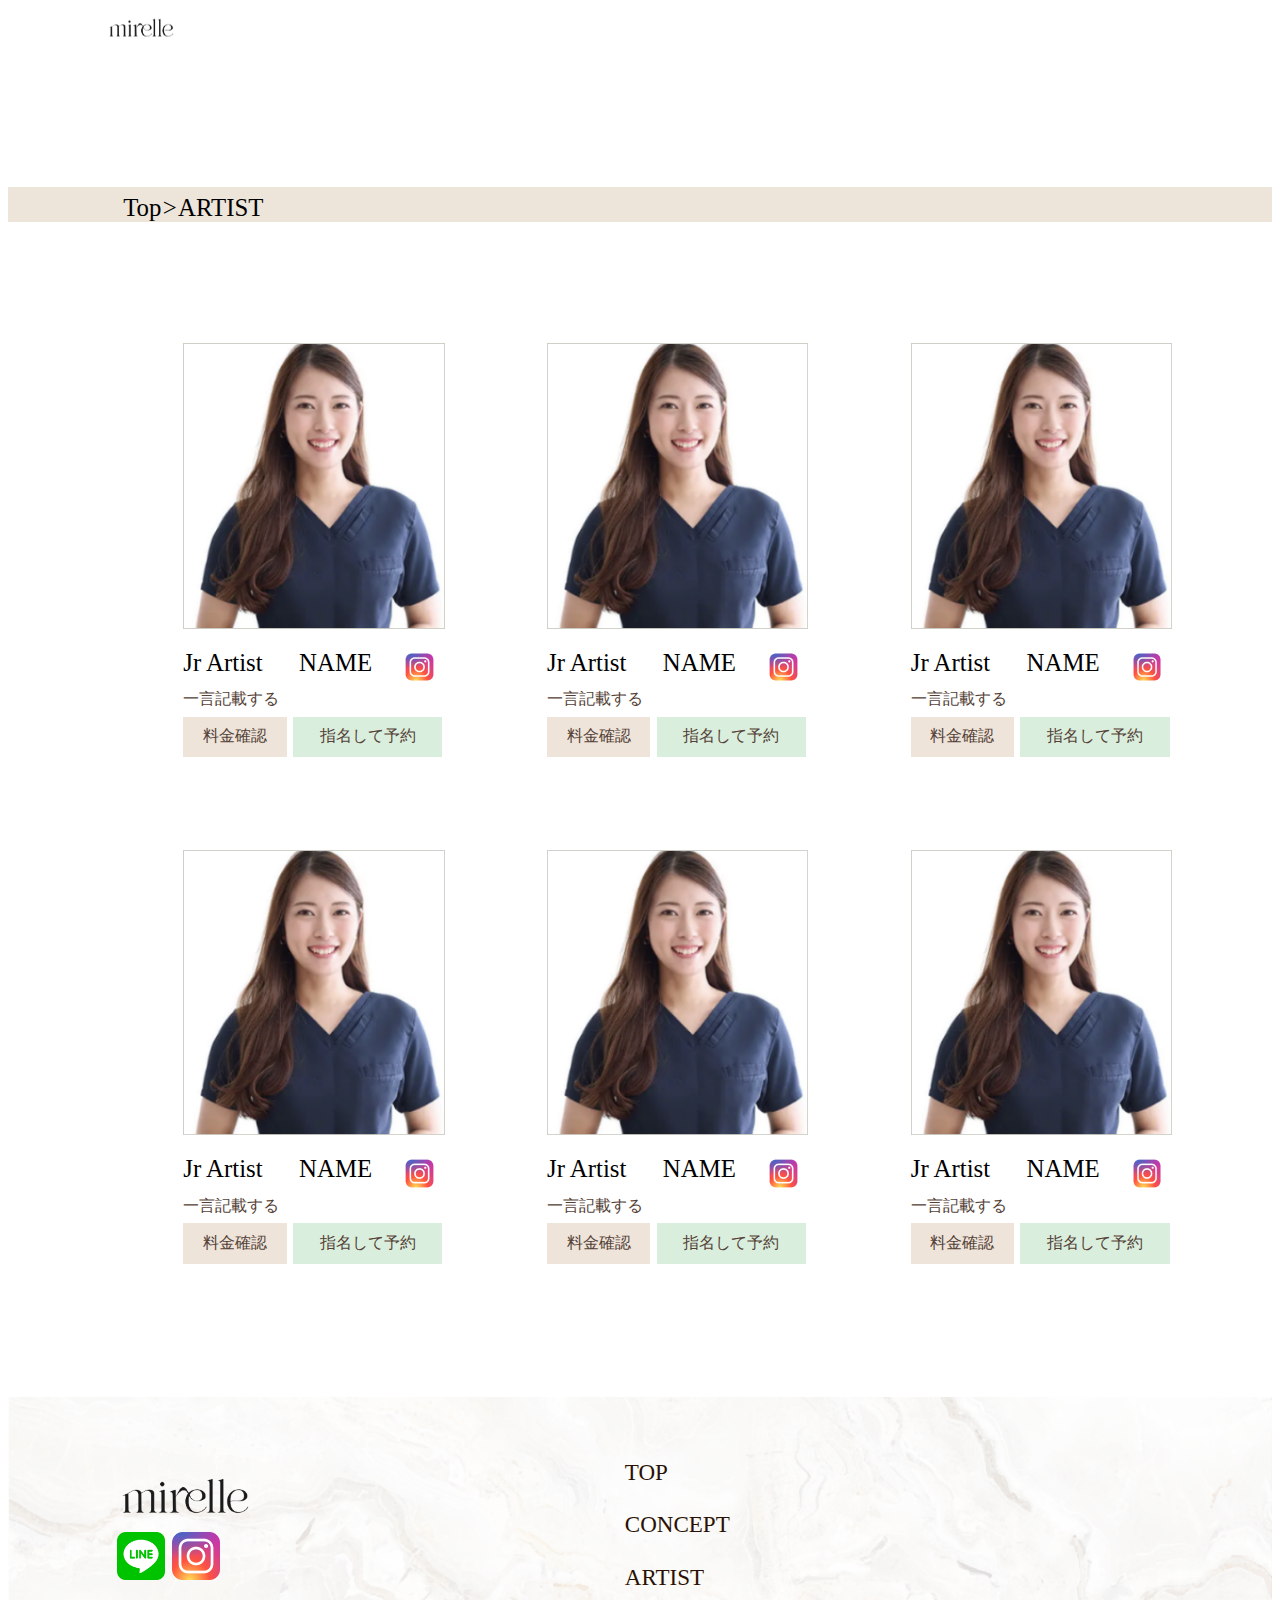
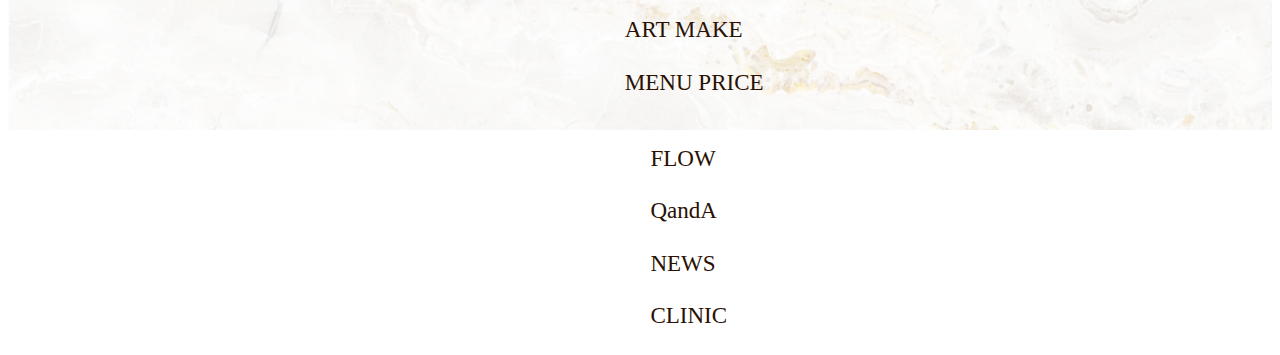
==== ARTIST.html @ 633eabc4 "20241124 3ページ完了" ====
<!DOCTYPE html>
<html lang="ja">

<head>
    <meta charset="UTF-8">
    <meta name="viewport" content="width=device-width, initial-scale=1.0">
    <title>mirelle</title>
    <link rel="icon" href="./img/rogo2.png" type="image/x-icon">
    <link href="https://cdn.jsdelivr.net/npm/bootstrap@5.3.0/dist/css/bootstrap.min.css" rel="stylesheet"
        integrity="sha384-9ndCyUaIbzAi2FUVXJi0CjmCapSmO7SnpJef0486qhLnuZ2cdeRhO02iuK6FUUVM" crossorigin="anonymous">
    <script src="./js/jquery-3.7.1.min.js"></script>
    <script src="https://cdn.jsdelivr.net/npm/bootstrap@5.3.0/dist/js/bootstrap.bundle.min.js"
        integrity="sha384-geWF76RCwLtnZ8qwWowPQNguL3RmwHVBC9FhGdlKrxdiJJigb/j/68SIy3Te4Bkz"
        crossorigin="anonymous"></script>
    <link rel="stylesheet" href="./css/style.css">
    <script src="./js/script.js"></script>
</head>

<body>
    <header id="top">
        <nav class="navbar bg-body-tertiary fixed-top">
            <div class="container-fluid header-hight">
                <a class="navbar-brand" href="./index.html">
                    <img class="header-rogo" src="./img/rogo3.png" alt="" srcset="">
                </a>
            </div>
        </nav>
        <div class="pankuzu">
            <div class="pankuzu-top">
                <a href="./index.html">Top</a>  
            </div>
            <div class="pankuzu-bar">
               >
            </div>
            <div class="pankuzu-name">
                ARTIST
             </div>
        </div>
    </header>

    <main class="ARTIST">
        <div class="ARTIST-row">
            <div class="ARTIST-row-block">
                <p class="ARTIST-row-block-img">
                    <img src="./img/img_1.png" alt="">
                </p>
                <div class="ARTIST-row-block-data">
                    <div class="ARTIST-row-block-data-post">
                        Jr Artist
                    </div>
                    <div class="ARTIST-row-block-data-name">
                        NAME
                    </div>
                    <div class="ARTIST-row-block-data-icon">
                        <a href="https://www.instagram.com/"><img src="./img/img_instagram.png" alt=""></a>
                    </div>

                </div>
                <div class="ARTIST-row-block-text">
                    一言記載する
                </div>
                <div class="ARTIST-row-block-sait">
                    <a href="./index.html#MENUPRICE" class="ARTIST-row-block-sait-money">料金確認</a>
                    <a href="https://www.google.com/" class="ARTIST-row-block-sait-reservation">指名して予約</a>
                </div>
            </div>
            <div class="ARTIST-row-block">
                <p class="ARTIST-row-block-img">
                    <img src="./img/img_1.png" alt="">
                </p>
                <div class="ARTIST-row-block-data">
                    <div class="ARTIST-row-block-data-post">
                        Jr Artist
                    </div>
                    <div class="ARTIST-row-block-data-name">
                        NAME
                    </div>
                    <div class="ARTIST-row-block-data-icon">
                        <a href="https://www.instagram.com/"><img src="./img/img_instagram.png" alt=""></a>
                    </div>

                </div>
                <div class="ARTIST-row-block-text">
                    一言記載する
                </div>
                <div class="ARTIST-row-block-sait">
                    <a href="./index.html#MENUPRICE" class="ARTIST-row-block-sait-money">料金確認</a>
                    <a href="https://www.google.com/" class="ARTIST-row-block-sait-reservation">指名して予約</a>
                </div>
            </div>
            <div class="ARTIST-row-block">
                <p class="ARTIST-row-block-img">
                    <img src="./img/img_1.png" alt="">
                </p>
                <div class="ARTIST-row-block-data">
                    <div class="ARTIST-row-block-data-post">
                        Jr Artist
                    </div>
                    <div class="ARTIST-row-block-data-name">
                        NAME
                    </div>
                    <div class="ARTIST-row-block-data-icon">
                        <a href="https://www.instagram.com/"><img src="./img/img_instagram.png" alt=""></a>
                    </div>

                </div>
                <div class="ARTIST-row-block-text">
                    一言記載する
                </div>
                <div class="ARTIST-row-block-sait">
                    <a href="./index.html#MENUPRICE" class="ARTIST-row-block-sait-money">料金確認</a>
                    <a href="https://www.google.com/" class="ARTIST-row-block-sait-reservation">指名して予約</a>
                </div>
            </div>
        </div>
        <div class="ARTIST-row">
            <div class="ARTIST-row-block">
                <p class="ARTIST-row-block-img">
                    <img src="./img/img_1.png" alt="">
                </p>
                <div class="ARTIST-row-block-data">
                    <div class="ARTIST-row-block-data-post">
                        Jr Artist
                    </div>
                    <div class="ARTIST-row-block-data-name">
                        NAME
                    </div>
                    <div class="ARTIST-row-block-data-icon">
                        <a href="https://www.instagram.com/"><img src="./img/img_instagram.png" alt=""></a>
                    </div>

                </div>
                <div class="ARTIST-row-block-text">
                    一言記載する
                </div>
                <div class="ARTIST-row-block-sait">
                    <a href="./index.html#MENUPRICE" class="ARTIST-row-block-sait-money">料金確認</a>
                    <a href="https://www.google.com/" class="ARTIST-row-block-sait-reservation">指名して予約</a>
                </div>
            </div>
            <div class="ARTIST-row-block">
                <p class="ARTIST-row-block-img">
                    <img src="./img/img_1.png" alt="">
                </p>
                <div class="ARTIST-row-block-data">
                    <div class="ARTIST-row-block-data-post">
                        Jr Artist
                    </div>
                    <div class="ARTIST-row-block-data-name">
                        NAME
                    </div>
                    <div class="ARTIST-row-block-data-icon">
                        <a href="https://www.instagram.com/"><img src="./img/img_instagram.png" alt=""></a>
                    </div>

                </div>
                <div class="ARTIST-row-block-text">
                    一言記載する
                </div>
                <div class="ARTIST-row-block-sait">
                    <a href="./index.html#MENUPRICE" class="ARTIST-row-block-sait-money">料金確認</a>
                    <a href="https://www.google.com/" class="ARTIST-row-block-sait-reservation">指名して予約</a>
                </div>
            </div>
            <div class="ARTIST-row-block">
                <p class="ARTIST-row-block-img">
                    <img src="./img/img_1.png" alt="">
                </p>
                <div class="ARTIST-row-block-data">
                    <div class="ARTIST-row-block-data-post">
                        Jr Artist
                    </div>
                    <div class="ARTIST-row-block-data-name">
                        NAME
                    </div>
                    <div class="ARTIST-row-block-data-icon">
                        <a href="https://www.instagram.com/"><img src="./img/img_instagram.png" alt=""></a>
                    </div>

                </div>
                <div class="ARTIST-row-block-text">
                    一言記載する
                </div>
                <div class="ARTIST-row-block-sait">
                    <a href="./index.html#MENUPRICE" class="ARTIST-row-block-sait-money">料金確認</a>
                    <a href="https://www.google.com/" class="ARTIST-row-block-sait-reservation">指名して予約</a>
                </div>
            </div>
        </div>
    </main>
    <footer class="footter">
        <div class="footter-block">
            <div class="footter-block-block1">
                <div class="footter-block-block1-title"><img src="./img/rogo3.png" alt="" srcset=""></div>
                <div class="footter-block-block1-snsicon">
                    <a href="" class="footter-block-block1-snsicon-line"><img src="./img/img_line.png" alt=""
                            srcset=""></a>
                    <a href="" class="footter-block-block1-snsicon-insta"><img src="./img/img_instagram.png" alt=""
                            srcset=""></a>
                </div>
            </div>
            <div class="footter-block-block2">
                <div class="footter-block-block2-lick1">
                    <p class="footter-block-block2-lick1-p"><a href="./index.html#TOP">TOP</a></p>
                    <p class="footter-block-block2-lick1-p"><a href="./index.html#CONCEPT">CONCEPT</a></p>
                    <p class="footter-block-block2-lick1-p"><a href="./index.html#ARTIST">ARTIST</a></p>
                    <p class="footter-block-block2-lick1-p"><a href="./index.html#ARTMAKE">ART MAKE</a></p>
                    <p class="footter-block-block2-lick1-p"><a href="./index.html#MENUPRICE">MENU PRICE</a></p>
                </div>
                <div class="footter-block-block2-lick2">
                    <p class="footter-block-block2-lick1-p"><a href="./index.html#FLOW">FLOW</a></p>
                    <p class="footter-block-block2-lick1-p"><a href="./index.html#QandA">QandA</a></p>
                    <p class="footter-block-block2-lick1-p"><a href="./index.html#NEWS">NEWS</a></p>
                    <p class="footter-block-block2-lick1-p"><a href="./index.html#CLINIC">CLINIC</a></p>
                </div>
            </div>
        </div>
    </footer>
</body>

</html>
---- css/style.css ----
@charset "UTF-8";
@font-face {
  font-family: "optima";
  src: url("../font/optima.ttf") format("truetype");
}
@font-face {
  font-family: "Hiragino";
  src: url("../font/ヒラギノ明朝 ProN.ttc") format("truetype");
}
* {
  font-family: "Hiragino";
}

*:focus {
  box-shadow: none !important;
}

header {
  /* ----------------------------------------
  ARTIST.html、ARTMAKE.html ヘッダーロゴ、パンくずリスト
  ------------------------------------------*/
}
header .fixed-top {
  padding: 0;
  background-color: white;
}
header .navbar-toggler {
  width: 3em;
  border: none;
  margin-right: 6.5vw;
}
header .container-fluid {
  background: white;
  padding-top: 0.62em;
  padding-bottom: 0.62em;
}
header .navbar-toggler-icon {
  width: 100%;
  display: block;
}
header .navbar-brand > img {
  position: absolute;
  top: -0.6em;
  width: 4.078em;
  margin-left: 4vw;
}
header .offcanvas {
  background-color: #EEE4DA;
}
header .offcanvas .offcanvas-header {
  padding: 40px;
}
header .offcanvas .offcanvas-header .btn-close {
  transform: scale(1.5);
}
header .offcanvas .active {
  color: #544136 !important;
  font-size: 1.4em;
  width: 50%;
  margin-left: 20%;
  font-family: "optima";
}
header .offcanvas .title-yoyaku {
  margin-top: 20%;
}
header .offcanvas .title-yoyaku .header_nav_title {
  width: 50%;
  margin-left: 20%;
}
header .offcanvas .title-yoyaku .header_nav_title img {
  width: 3em;
  margin-bottom: 1vw;
}
header .offcanvas .title-yoyaku .YoyakuButon {
  background: white;
  text-align: center;
  font-size: 1em;
  width: 37%;
}
header .header-hight {
  height: 4.96em;
}
header .header-rogo {
  width: 8vw;
  position: fixed !important;
  top: inherit !important;
  margin-left: 7.9vw !important;
}
header .pankuzu {
  margin-top: 5em;
  background: #EDE4DA;
  padding-left: 9vw;
  padding-top: 0.5vw;
  display: flex;
}
header .pankuzu-top, header .pankuzu-bar, header .pankuzu-name {
  font-size: 1.94vw;
  font-family: "optima";
}
header .pankuzu-top > a, header .pankuzu-bar > a, header .pankuzu-name > a {
  text-decoration: none;
  color: inherit;
}
header .pankuzu-bar, header .pankuzu-name {
  padding-left: 0.1vw;
}

main {
  margin-top: 5vw;
}
main .block-1 .block-1-1 {
  margin-top: -1em;
  background: #EEE4DA;
  display: flex;
}
main .block-1 .block-1-1 .col {
  padding-left: 0;
  height: 38vw;
}
main .block-1 .block-1-1 p {
  padding-left: 0;
  margin-bottom: 0;
}
main .block-1 .block-1-1 p.title {
  font-size: 8vw;
  margin-left: 9.72vw;
  color: #333333;
  font-family: "optima";
}
main .block-1 .block-1-1 p.title > img {
  width: 20vw;
}
main .block-1 .block-1-1 p.concept {
  font-size: 1.94vw;
  margin-left: 9.72vw;
  color: #2A1103;
}
main .block-1 .block-1-1 p.concept > span {
  font-size: 2.64vw;
}
main .block-1 .block-1-1 p.button {
  background: #fff;
  width: 16vw;
  padding: 1.2vw;
  margin-left: 9.72vw;
  margin-top: 3vw;
}
main .block-1 .block-1-1 p.button a {
  text-decoration: none;
  color: #2A1103;
  font-size: 1.94vw;
}
main .block-1 .block-1-1 .block-1-2 {
  width: 32.3vw;
  margin-left: 21.28vw;
}
main .block-1 .block-1-1 .block-1-2 > img {
  display: block;
  width: 100%;
}
main .block-2 {
  margin-top: 3.65vw;
}
main .block-2-block {
  display: flex;
  overflow-X: scroll;
  margin-left: 12.41vw;
  margin-right: 12.41vw;
  width: 75.18vw;
}
main .block-2-block-img {
  width: 37.54vw;
  margin-right: 3.75vw;
}
main .block-2-block-img > img {
  width: 33.86vw;
}
main .block-3 {
  padding-top: 12.5vw;
}
main .block-3-title {
  color: #544037;
  opacity: 34.84%;
  margin-bottom: 0;
  margin-left: 9.72vw;
  font-size: 6.94vw;
  position: absolute;
  margin-top: -4vw;
  font-family: "optima";
}
main .block-3-blok {
  top: -6vw;
  z-index: -1;
}
main .block-3-blok-bun {
  font-size: 1.25vw;
  margin-bottom: 0;
  padding-left: 9.72vw;
  padding-top: 7.57vw;
  padding-bottom: 3.13vw;
  background: #EEE4DA;
}
main .block-3-img {
  text-align: right;
  margin-right: 9.72vw;
  margin-right: 19.72vw;
  margin-top: -20vw;
  margin-left: 0vw;
}
main .block-3-img-concept {
  border-radius: 100% 100% 0% 0%;
  width: 24.31vw;
}
main .block-4 {
  background-image: url(../img/img_bg.png);
  background-repeat: no-repeat;
  background-position: center bottom;
  padding-bottom: 7vw;
  margin-top: -5vw;
}
main .block-4-block {
  display: flex;
}
main .block-4-block-img {
  display: inline-block;
  padding-top: 12.57vw;
  padding-left: 17.85vw;
}
main .block-4-block-img > img {
  width: 26.85vw;
}
main .block-4-block-setumei {
  display: inline-block;
  font-size: 1.25vw;
  padding-left: 5vw;
  padding-top: 22.36vw;
  color: #544136;
}
main .block-4-block-setumei-sikaku {
  font-size: 1.25vw;
  margin-bottom: 0.9vw;
}
main .block-4-block-setumei-msg {
  font-size: 1.67vw;
}
main .block-4-block-daihyo {
  width: 18.75vw;
  margin-left: 26vw;
  margin-top: -6.7vw;
  position: relative;
  height: 8.57vw;
}
main .block-4-block-daihyo img {
  width: 18.75vw;
}
main .block-5 {
  padding-top: 10.56vw;
  padding-bottom: 8vw;
}
main .block-5-title {
  padding-left: 9.72vw;
  font-size: 4.03vw;
  font-family: "optima";
}
main .block-5-imgs {
  margin-top: 4.03vw;
  margin-left: 9.72vw;
  margin-right: 9.72vw;
  display: flex;
  overflow-x: scroll;
  width: 80.56vw;
}
main .block-5-imgs > img {
  width: 19.7vw;
  padding-right: 2vw;
}
main .block-5-btn {
  display: flex;
  margin-top: 7vw;
}
main .block-5-btn a {
  text-decoration: none;
  color: #2A1204;
  background: #EEE4DA;
  padding: 0.5vw 4vw;
  font-size: 1.25vw;
  text-align: right;
  margin-left: auto;
  margin-right: 12vw;
  font-family: "optima";
}
main .block-6 {
  padding-top: 8vw;
  padding-bottom: 17.78vw;
}
main .block-6-title {
  padding-left: 9.72vw;
  font-size: 4.03vw;
  font-family: "optima";
}
main .block-6-imgs {
  padding-top: 3vw;
  width: 80vw;
  margin-left: 9.72vw;
  margin-right: 9.72vw;
}
main .block-6-imgs img {
  width: 26vw;
  padding-right: 1vw;
}
main .block-6-btn {
  display: flex;
  margin-top: 7vw;
}
main .block-6-btn a {
  text-decoration: none;
  color: #2A1204;
  background: #EEE4DA;
  padding: 0.5vw 4vw;
  font-size: 1.25vw;
  text-align: right;
  margin-left: auto;
  margin-right: 12vw;
  font-family: "optima";
}
main .block-7 {
  background-color: #EEE4DA;
  padding-top: 5.76vw;
  padding-bottom: 6vw;
}
main .block-7-title {
  text-align: center;
  font-size: 4.03vw;
  color: #2A1103;
  font-family: "optima";
  margin-bottom: 0;
}
main .block-7-subtitle {
  padding-top: 9.58vw;
  position: relative;
  z-index: 1;
}
main .block-7-subtitle-arttitle {
  display: inline-block;
  color: #FFFFFF;
  opacity: 0.6039;
  margin-left: 9vw;
  margin-bottom: 0;
  font-size: 6.94vw;
  font-family: "optima";
}
main .block-7-subtitle-zeikomi {
  display: inline-block;
  color: #2A1103;
  margin-bottom: 0;
  margin-left: 33.5vw;
  font-size: 1.39vw;
  position: absolute;
  top: 16vw;
}
main .block-7-block1 {
  margin-left: 9.72vw;
  margin-right: 9.72vw;
  background: white;
  padding: 2vw 4vw;
  margin-bottom: 6em;
}
main .block-7-block1-triangle {
  position: absolute;
  width: 0;
  height: 0;
  border-left: 8vw solid #9A9084;
  border-bottom: 18vw solid transparent;
  left: 9.7vw;
  margin-top: -2vw;
}
main .block-7-block1-title {
  padding-left: 7vw;
  font-size: 2.64vw;
  color: #2A1103;
  padding-top: 2vw;
  padding-bottom: 2vw;
}
main .block-7-block1-ibrou {
  display: inline-block;
  width: 23.5vw;
  padding-left: 0.5vw;
  padding-right: 0.5vw;
}
main .block-7-block1-ibrou-title {
  display: flex;
  align-items: center;
  text-align: center;
}
main .block-7-block1-ibrou-title-line {
  flex-grow: 1;
  height: 1px;
  background-color: #000;
}
main .block-7-block1-ibrou-title-text-1 {
  margin: 0px 3vw;
  color: #2A1103;
  font-size: 1.94vw;
}
main .block-7-block1-ibrou-title-text-2 {
  margin: 0px 1vw;
  color: #2A1103;
  font-size: 1.94vw;
}
main .block-7-block1-ibrou-setumei1, main .block-7-block1-ibrou-setumei3 {
  padding-bottom: 2.1vw;
}
main .block-7-block1-ibrou-setumei {
  font-size: 1.25vw;
  text-align: center;
  color: #2A1103;
}
main .block-7-block1-ibrou-img img {
  width: 100%;
}
main .block-7-block1-money {
  margin-top: 2vw;
}
main .block-7-block1-money-table {
  width: 72.7vw;
}
main .block-7-block1-money-table-tr:nth-of-type(1), main .block-7-block1-money-table-tr:nth-of-type(2), main .block-7-block1-money-table-tr:nth-of-type(3) {
  border-top: 1px solid white;
}
main .block-7-block1-money-table-tr-rowname, main .block-7-block1-money-table-tr-colname, main .block-7-block1-money-table-tr-cash {
  color: #2a1103;
  background: #EEE4DA;
  padding: 1vw;
  font-size: 1.94vw;
  padding-left: 3vw;
}
main .block-7-block1-money-table-tr-rowname {
  border-right: 1px solid white;
}
main .block-7-block1-money-table-tr-colname {
  font-weight: normal;
}
main .block-7-block1-chui {
  font-size: 1.39vw;
  color: #2A1103;
  padding-top: 2vw;
}
main .block-7-block {
  margin-left: 9.72vw;
  margin-right: 9.72vw;
  background: white;
  padding: 2vw 4vw;
  margin-bottom: 4em;
}
main .block-7-block-triangle {
  position: absolute;
  width: 0;
  height: 0;
  border-left: 8vw solid #9A9084;
  border-bottom: 18vw solid transparent;
  left: 9.7vw;
  margin-top: -2vw;
}
main .block-7-block-title {
  padding-left: 7vw;
  font-size: 2.64vw;
  color: #2A1103;
  padding-top: 2vw;
  padding-bottom: 2vw;
}
main .block-7-block-title-sub {
  margin-left: 3vw;
  font-size: 1.39vw;
}
main .block-7-block-img {
  text-align: center;
}
main .block-7-block-img img {
  width: 43vw;
}
main .block-7-block-money {
  margin-top: 2vw;
}
main .block-7-block-money-table {
  width: 72.7vw;
}
main .block-7-block-money-table-tr:nth-of-type(1), main .block-7-block-money-table-tr:nth-of-type(2), main .block-7-block-money-table-tr:nth-of-type(3) {
  border-top: 1px solid white;
}
main .block-7-block-money-table-tr-rowname, main .block-7-block-money-table-tr-colname, main .block-7-block-money-table-tr-cash {
  color: #2a1103;
  background: #EEE4DA;
  padding: 1vw;
  font-size: 1.74vw;
  padding-left: 3vw;
}
main .block-7-block-money-table-tr-rowname {
  border-right: 1px solid white;
}
main .block-7-block-money-table-tr-colname {
  font-weight: normal;
}
main .block-7-others-title {
  display: inline-block;
  color: #FFFFFF;
  opacity: 0.6039;
  margin-left: 9vw;
  margin-bottom: 0;
  font-size: 6.94vw;
  font-family: "optima";
}
main .block-7-others-memo {
  color: #2A1103;
  font-size: 1.87vw;
  margin-left: 9vw;
  font-size: 1.5vw;
}
main .block-7-others-menu {
  margin-top: 3vw;
  margin-left: 9.72vw;
  margin-right: 9.72vw;
  display: flex;
}
main .block-7-others-menu-button {
  background-color: #EEE4DA;
  width: 40vw;
}
main .block-7-others-menu-medication > .accordion > .accordion-item > .accordion-header > .accordion-button {
  padding-bottom: 0;
  padding-top: 0;
}
main .block-7-others-menu-medication > .accordion > .accordion-item > .accordion-header > .accordion-button:not(.collapsed) {
  color: #2A1103;
  background-color: #FFF;
}
main .block-7-others-menu-medication > .accordion > .accordion-item > .accordion-collapse {
  padding-bottom: 2vw;
}
main .block-7-others-menu-medication-dr_max {
  margin-left: 1vw;
}
main .block-7-others-menu-medication-title {
  font-size: 1.8vw;
  font-weight: normal;
  color: #2A1103;
  margin-left: 2vw;
  margin-top: 1vw;
}
main .block-7-others-menu-medication-money {
  background: white;
  padding: 2vw;
  width: 40vw;
  width: 39vw;
  margin: 0 0.5vw;
}
main .block-7-others-menu-medication-money-table {
  margin-left: 3.47vw;
  margin-top: 2vw;
}
main .block-7-others-menu-medication-money-table-tr-rowname, main .block-7-others-menu-medication-money-table-tr-cash, main .block-7-others-menu-medication-money-table-tr-subname {
  font-size: 1.74vw;
  color: #2A1103;
  padding: 0.5vw;
}
main .block-7-others-menu-medication-money-table-tr-cash {
  padding-left: 7vw;
}
main .block-7-others-menu-medication-money-table-tr-subname {
  font-size: 1.4vw;
  color: #2A1103;
  padding: 1vw;
}
main .block-7-others-menu-medication-money-table-tr-blank {
  padding: 1vw;
}
main .block-8 {
  margin-left: 9.72vw;
  margin-right: 9.72vw;
  padding-bottom: 3vw;
  padding-top: 12.5vw;
}
main .block-8-title {
  font-size: 4vw;
  color: #544136;
  margin-bottom: 13.54vw;
  text-align: center;
  font-family: "optima";
}
main .block-8-block {
  display: flex;
}
main .block-8-block-box {
  width: 40vw;
}
main .block-8-block-box-msg {
  display: flex;
  justify-content: center;
  align-items: center;
  padding-bottom: 2vw;
}
main .block-8-block-box-msg > img {
  width: 12.5vw;
}
main .block-8-block-box-button {
  text-align: left;
  padding-bottom: 2vw;
  margin-left: 7vw;
}
main .block-8-block-box-button a {
  text-decoration: none;
  background-color: white;
  color: #2A1103;
  border: none;
  padding: 1.1vw 8vw;
  font-size: 1.94vw;
  box-shadow: 0 4px 10px rgba(0, 0, 0, 0.1);
  margin-top: 2vw;
  margin-bottom: 2vw;
  box-shadow: 0 0.5px 1.5vw rgba(0, 0, 0, 0.1);
}
main .block-8-block-box-exp {
  color: #544136;
  font-size: 1.67vw;
}
main .block-8-block-box-exp p {
  margin-left: 7vw;
}
main .block-8-block-img {
  width: 41vw;
}
main .block-8-block-img img {
  width: 100%;
}
main .block-8-downicon {
  margin-top: 3vw;
  margin-bottom: 3vw;
}
main .block-8-downicon-triangle {
  width: 0;
  height: 0;
  border-left: 4vw solid transparent;
  border-right: 4vw solid transparent;
  border-top: 4vw solid #EEE4DA;
  display: block;
  margin: -0.5vw 0;
  margin-left: auto;
  margin-right: auto;
  opacity: 0.5961;
}
main .block-9 {
  margin-left: 9.72vw;
  margin-right: 9.72vw;
  padding-bottom: 12.57vw;
  padding-top: 7.76vw;
}
main .block-9-title {
  font-size: 4vw;
  color: #544136;
  margin-bottom: 7.78vw;
  text-align: center;
  font-family: "optima";
}
main .block-9 .accordion-button,
main .block-9 .accordion-body {
  padding-left: 5vw;
  font-size: 1.94vw;
}
main .block-9 .accordion-body {
  color: #544136;
}
main .block-9 .accordion-button > span {
  padding-right: 2vw;
  margin-left: -3.4vw;
}
main .block-9 .accordion-body > span {
  position: absolute;
  left: 11vw;
}
main .block-9 .accordion-button:not(.collapsed) {
  color: #fff;
  background-color: #9A9085;
}
main .block-9 .accordion-header,
main .block-9 .accordion-button {
  color: #fff;
  background-color: #9A9085;
}
main .block-9 .accordion-header {
  margin-bottom: 0.2vw;
}
main .block-10 {
  padding-bottom: 5.49vw;
  background: #ECE6E3;
  padding-top: 3.82vw;
}
main .block-10-title {
  color: #2A1103;
  font-size: 4.03vw;
  padding-bottom: 7.5vw;
  text-align: center;
  font-family: "optima";
}
main .block-10-comment {
  padding-left: 29vw;
}
main .block-10-comment-text {
  padding-bottom: 2vw;
  font-size: 1.94vw;
}
main .block-10-comment-text a {
  color: #2A1103;
}
main .block-11 {
  margin-left: 9.72vw;
  margin-right: 9.72vw;
  padding-bottom: 7vw;
}
main .block-11-title {
  color: #2A1103;
  font-size: 4.03vw;
  padding-top: 12.15vw;
  padding-bottom: 8.19vw;
  text-align: center;
  font-family: "optima";
}
main .block-11-block p {
  margin-bottom: 0;
}
main .block-11-block-block1 {
  width: 40.2vw;
  display: inline-block;
}
main .block-11-block-block1-row1 {
  margin-bottom: 1.5vw;
}
main .block-11-block-block1-row2 {
  margin-bottom: 1.5vw;
}
main .block-11-block-block1-jusho {
  width: 25vw;
  font-size: 1.25vw;
  display: inline-block;
  color: #2A1103;
}
main .block-11-block-block1-jusho > span {
  color: #A98A80;
}
main .block-11-block-block1-eigyo {
  width: 14vw;
  font-size: 1.3vw;
  display: inline-block;
  vertical-align: top;
  color: #2A1103;
}
main .block-11-block-block1-eigyo > span {
  color: #A98A80;
}
main .block-11-block-block1-address {
  font-size: 1.4vw;
  width: 11vw;
  display: inline-block;
  color: #2A1103;
}
main .block-11-block-block1-address > span {
  color: #A98A80;
}
main .block-11-block-block1-closed {
  font-size: 1.4vw;
  display: inline-block;
  width: 6vw;
  color: #2A1103;
}
main .block-11-block-block1-closed > span {
  color: #A98A80;
}
main .block-11-block-block1-money {
  width: 17vw;
  display: inline-block;
  font-size: 1.4vw;
  color: #2A1103;
}
main .block-11-block-block1-money > span {
  color: #A98A80;
}
main .block-11-block-block1-train {
  font-size: 1.4vw;
  color: #2A1103;
}
main .block-11-block-block2 {
  width: 38vw;
  display: inline-block;
  vertical-align: top;
}
main .block-11-block-block2-iframe {
  width: 39vw;
  height: 23vw;
  vertical-align: top;
}
main .block-11-block-block2-box {
  margin-top: 2vw;
  text-align: left;
  text-align: center;
}
main .block-11-block-block2-box-button {
  text-decoration: none;
  background-color: white;
  color: #2A1103;
  border: none;
  padding: 1.1vw 8vw;
  font-size: 1.8vw;
  box-shadow: 0 4px 10px rgba(0, 0, 0, 0.1);
  margin-top: 2vw;
  margin-bottom: 2vw;
}
main .block-11-block-block3 {
  margin-top: -2vw;
}
main .block-11-block-block3-car {
  color: #2A1103;
  font-size: 1.4vw;
  width: 81vw;
}
main .block-11-block-block3-car > span {
  color: #A98A80;
}

.footter {
  background-image: url(../img/img_footer.png);
  background-repeat: no-repeat;
  background-size: 100% auto;
}
.footter-block {
  width: 81vw;
  margin-left: auto;
  margin-right: auto;
  height: 26vw;
}
.footter-block-block1 {
  width: 39vw;
  display: inline-block;
  vertical-align: top;
  padding-top: 6vw;
}
.footter-block-block1-title {
  font-size: 3.4vw;
  color: #2A1103;
}
.footter-block-block1-title > img {
  width: 10vw;
}
.footter-block-block1-snsicon-line > img {
  width: 5vw;
  margin-left: -1vw;
}
.footter-block-block1-snsicon-insta > img {
  width: 5vw;
  margin-left: -1vw;
}
.footter-block-block2 {
  width: 40vw;
  margin-top: 3vw;
  display: inline-block;
}
.footter-block-block2-lick1 {
  display: inline-block;
  font-size: 1.8vw;
  width: 19vw;
}
.footter-block-block2-lick1-p {
  margin-bottom: 2vw;
  font-family: "optima";
}
.footter-block-block2-lick1-p > a {
  text-decoration: none;
  color: #2A1103;
  font-family: "optima";
}
.footter-block-block2-lick2 {
  display: inline-block;
  vertical-align: top;
  font-size: 1.8vw;
  width: 19vw;
  padding-left: 2vw;
}
.footter-block-block2-lick2-p {
  margin-bottom: 2vw;
}
.footter-block-block2-lick2-p > a {
  text-decoration: none;
  color: #2A1103;
}

/*
ARTIST.html
*/
.ARTIST {
  margin-top: 8.26vw;
  margin-bottom: 10.42vw;
}
.ARTIST-row {
  margin: 5.97vw 9.7vw;
  display: flex;
}
.ARTIST-row-block {
  padding-left: 4vw;
  padding-right: 4vw;
}
.ARTIST-row-block-img > img {
  width: 20.42vw;
}
.ARTIST-row-block-data {
  display: flex;
}
.ARTIST-row-block-data-post {
  width: 9.04vw;
  font-size: 1.94vw;
  font-family: "optima";
}
.ARTIST-row-block-data-name {
  width: 8vw;
  font-size: 1.94vw;
  font-family: "optima";
}
.ARTIST-row-block-data-icon > a > img {
  width: 2.85vw;
}
.ARTIST-row-block-text {
  font-size: 1.25vw;
  color: #544136;
  font-family: "optima";
}
.ARTIST-row-block-sait {
  margin-top: 0.5vw;
  height: 3.19vw;
  display: flex;
}
.ARTIST-row-block-sait-money, .ARTIST-row-block-sait-reservation {
  color: inherit;
  text-decoration: none;
  font-size: 1.25vw;
  height: 100%;
  display: block;
  display: grid;
  place-items: center;
  color: #544136;
}
.ARTIST-row-block-sait-money {
  background: #EEE4DA;
  width: 8.06vw;
}
.ARTIST-row-block-sait-reservation {
  background-color: #DAEEDD;
  width: 11.67vw;
  margin-left: 0.5vw;
}

/*
ARTMAKE.html
*/
.ARTMAKE {
  margin-top: 8.26vw;
  margin-bottom: 10.42vw;
}
.ARTMAKE-row {
  margin: 5.97vw 9.7vw;
  display: flex;
}
.ARTMAKE-row-block {
  margin-left: 1.18vw;
  margin-right: 1.18vw;
}
.ARTMAKE-row-block-makeimg > img {
  width: 25.28vw;
}
.ARTMAKE-row-block-artist {
  display: flex;
}
.ARTMAKE-row-block-artist > img {
  width: 7.99vw;
}
.ARTMAKE-row-block-artist-block {
  width: 15.67vw;
  margin-left: 1vw;
}
.ARTMAKE-row-block-artist-block-title {
  font-size: 1.94vw;
  text-align: center;
  position: relative;
}
.ARTMAKE-row-block-artist-block-title::after {
  content: "";
  position: absolute;
  bottom: 1vw;
  left: 0;
  width: 100%;
  height: 2px;
  background-color: #9A9085;
}
.ARTMAKE-row-block-artist-block-data {
  display: flex;
}
.ARTMAKE-row-block-artist-block-data-post {
  width: 7vw;
  font-size: 1.25vw;
  font-family: "optima";
}
.ARTMAKE-row-block-artist-block-data-name {
  width: 9.3vw;
  font-size: 1.25vw;
  font-family: "optima";
}
.ARTMAKE-row-block-artist-block-sait {
  margin-top: 0.5vw;
  height: 3.19vw;
  display: flex;
}
.ARTMAKE-row-block-artist-block-sait-money, .ARTMAKE-row-block-artist-block-sait-reservation {
  color: inherit;
  text-decoration: none;
  font-size: 1.25vw;
  height: 100%;
  display: block;
  display: grid;
  place-items: center;
  color: #544136;
}
.ARTMAKE-row-block-artist-block-sait-money {
  background: #EEE4DA;
  width: 8.06vw;
}
.ARTMAKE-row-block-artist-block-sait-reservation {
  background-color: #DAEEDD;
  width: 11.67vw;
  margin-left: 0.5vw;
}/*# sourceMappingURL=style.css.map */
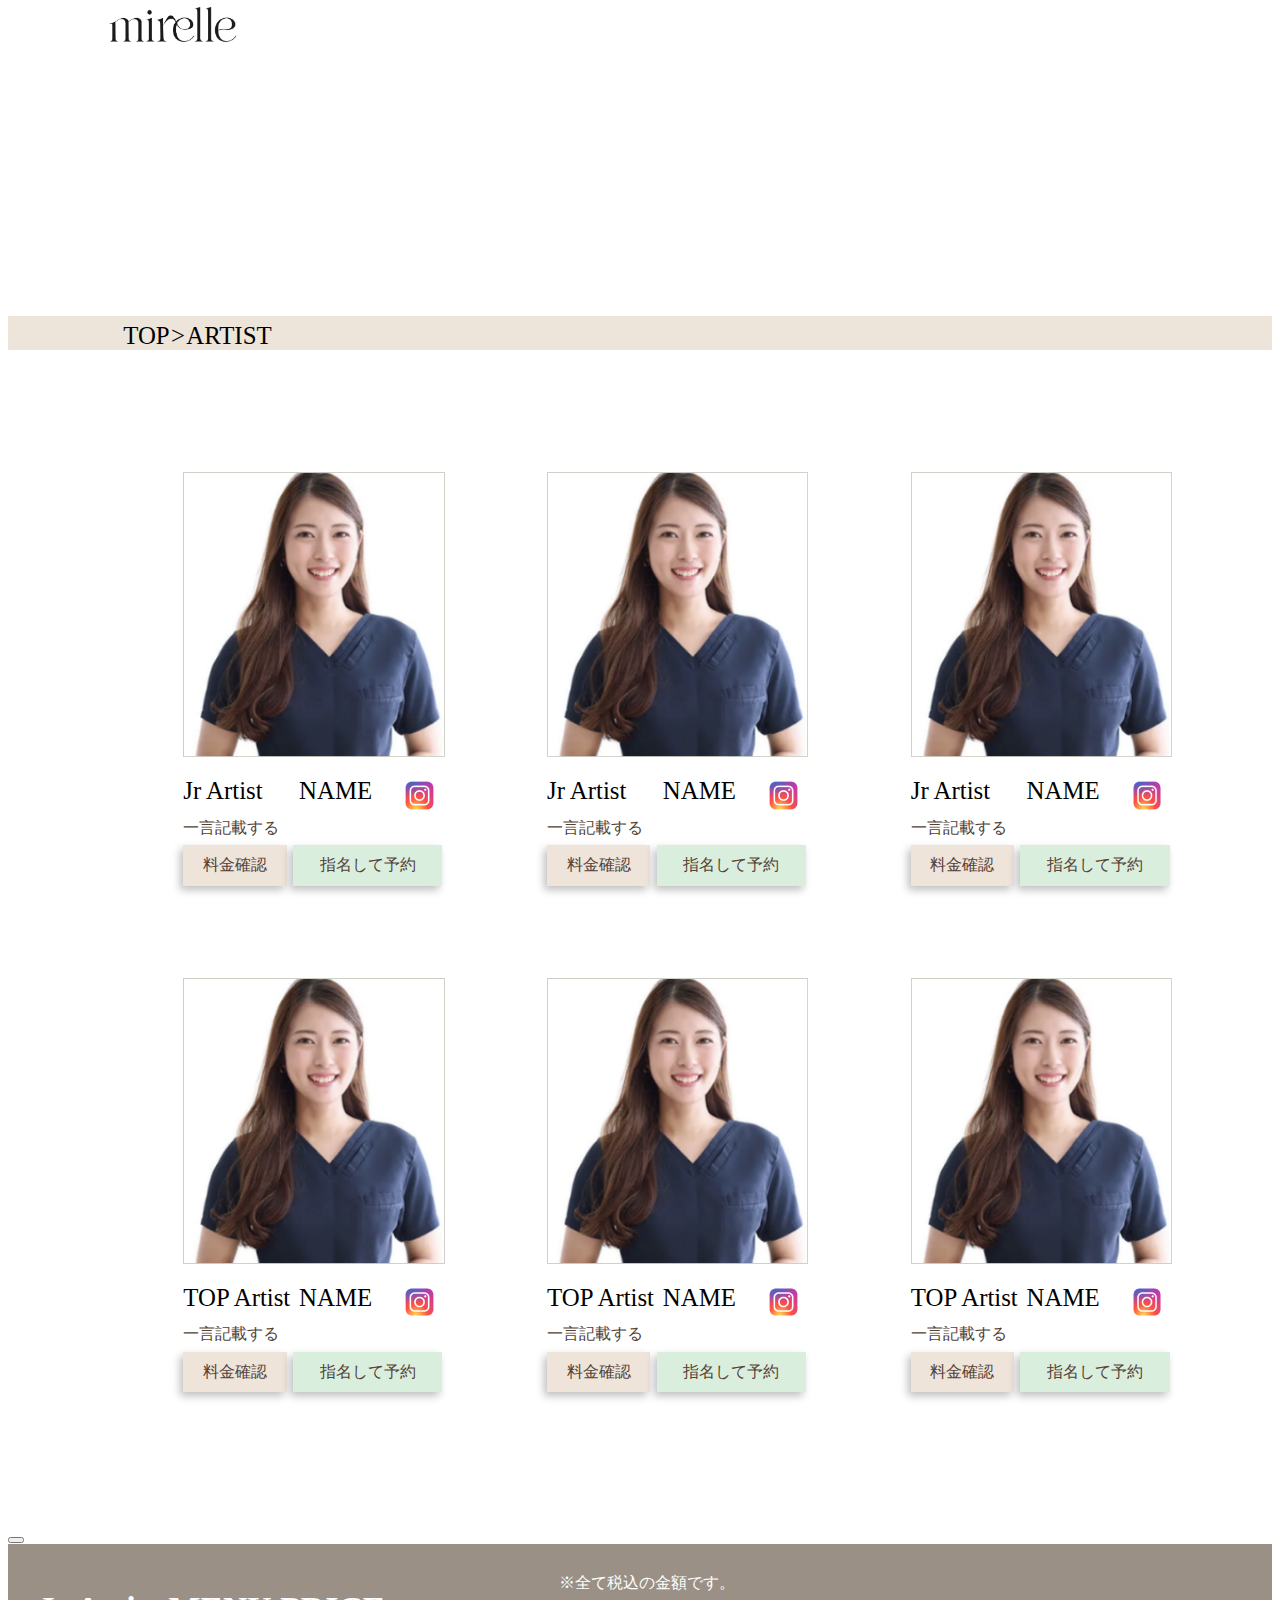
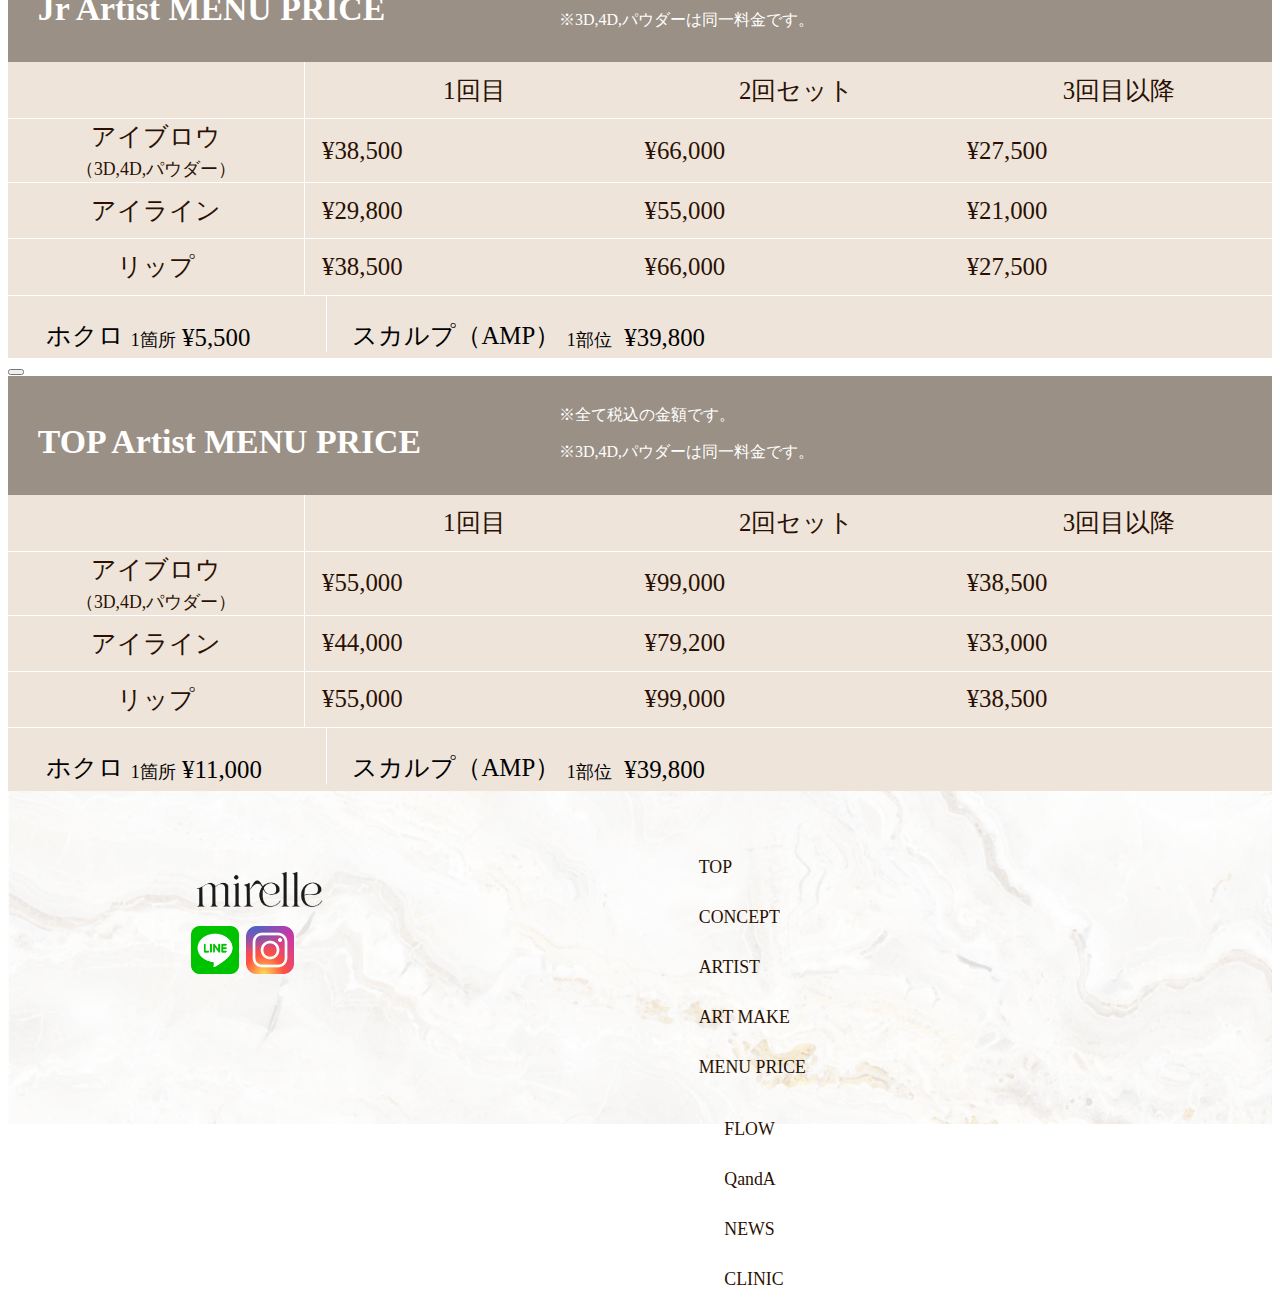
==== commit fb091032: "20241205_料金法追加" ====
--- a/ARTIST.html
+++ b/ARTIST.html
@@ -27,17 +27,16 @@
         </nav>
         <div class="pankuzu">
             <div class="pankuzu-top">
-                <a href="./index.html">Top</a>  
+                <a href="./index.html">TOP</a>
             </div>
             <div class="pankuzu-bar">
-               >
+                >
             </div>
             <div class="pankuzu-name">
                 ARTIST
-             </div>
+            </div>
         </div>
     </header>
-
     <main class="ARTIST">
         <div class="ARTIST-row">
             <div class="ARTIST-row-block">
@@ -54,13 +53,13 @@
                     <div class="ARTIST-row-block-data-icon">
                         <a href="https://www.instagram.com/"><img src="./img/img_instagram.png" alt=""></a>
                     </div>
-
-                </div>
-                <div class="ARTIST-row-block-text">
-                    一言記載する
-                </div>
-                <div class="ARTIST-row-block-sait">
-                    <a href="./index.html#MENUPRICE" class="ARTIST-row-block-sait-money">料金確認</a>
+                </div>
+                <div class="ARTIST-row-block-text">
+                    一言記載する
+                </div>
+                <div class="ARTIST-row-block-sait">
+                    <button class="ARTIST-row-block-sait-money" data-bs-toggle="modal"
+                        data-bs-target="#ModalJrArtist">料金確認</button>
                     <a href="https://www.google.com/" class="ARTIST-row-block-sait-reservation">指名して予約</a>
                 </div>
             </div>
@@ -84,7 +83,8 @@
                     一言記載する
                 </div>
                 <div class="ARTIST-row-block-sait">
-                    <a href="./index.html#MENUPRICE" class="ARTIST-row-block-sait-money">料金確認</a>
+                    <button class="ARTIST-row-block-sait-money" data-bs-toggle="modal"
+                        data-bs-target="#ModalJrArtist">料金確認</button>
                     <a href="https://www.google.com/" class="ARTIST-row-block-sait-reservation">指名して予約</a>
                 </div>
             </div>
@@ -108,7 +108,8 @@
                     一言記載する
                 </div>
                 <div class="ARTIST-row-block-sait">
-                    <a href="./index.html#MENUPRICE" class="ARTIST-row-block-sait-money">料金確認</a>
+                    <button class="ARTIST-row-block-sait-money" data-bs-toggle="modal"
+                        data-bs-target="#ModalJrArtist">料金確認</button>
                     <a href="https://www.google.com/" class="ARTIST-row-block-sait-reservation">指名して予約</a>
                 </div>
             </div>
@@ -120,74 +121,190 @@
                 </p>
                 <div class="ARTIST-row-block-data">
                     <div class="ARTIST-row-block-data-post">
-                        Jr Artist
-                    </div>
-                    <div class="ARTIST-row-block-data-name">
-                        NAME
-                    </div>
-                    <div class="ARTIST-row-block-data-icon">
-                        <a href="https://www.instagram.com/"><img src="./img/img_instagram.png" alt=""></a>
-                    </div>
-
-                </div>
-                <div class="ARTIST-row-block-text">
-                    一言記載する
-                </div>
-                <div class="ARTIST-row-block-sait">
-                    <a href="./index.html#MENUPRICE" class="ARTIST-row-block-sait-money">料金確認</a>
-                    <a href="https://www.google.com/" class="ARTIST-row-block-sait-reservation">指名して予約</a>
-                </div>
-            </div>
-            <div class="ARTIST-row-block">
-                <p class="ARTIST-row-block-img">
-                    <img src="./img/img_1.png" alt="">
-                </p>
-                <div class="ARTIST-row-block-data">
-                    <div class="ARTIST-row-block-data-post">
-                        Jr Artist
-                    </div>
-                    <div class="ARTIST-row-block-data-name">
-                        NAME
-                    </div>
-                    <div class="ARTIST-row-block-data-icon">
-                        <a href="https://www.instagram.com/"><img src="./img/img_instagram.png" alt=""></a>
-                    </div>
-
-                </div>
-                <div class="ARTIST-row-block-text">
-                    一言記載する
-                </div>
-                <div class="ARTIST-row-block-sait">
-                    <a href="./index.html#MENUPRICE" class="ARTIST-row-block-sait-money">料金確認</a>
-                    <a href="https://www.google.com/" class="ARTIST-row-block-sait-reservation">指名して予約</a>
-                </div>
-            </div>
-            <div class="ARTIST-row-block">
-                <p class="ARTIST-row-block-img">
-                    <img src="./img/img_1.png" alt="">
-                </p>
-                <div class="ARTIST-row-block-data">
-                    <div class="ARTIST-row-block-data-post">
-                        Jr Artist
-                    </div>
-                    <div class="ARTIST-row-block-data-name">
-                        NAME
-                    </div>
-                    <div class="ARTIST-row-block-data-icon">
-                        <a href="https://www.instagram.com/"><img src="./img/img_instagram.png" alt=""></a>
-                    </div>
-
-                </div>
-                <div class="ARTIST-row-block-text">
-                    一言記載する
-                </div>
-                <div class="ARTIST-row-block-sait">
-                    <a href="./index.html#MENUPRICE" class="ARTIST-row-block-sait-money">料金確認</a>
+                        TOP Artist
+                    </div>
+                    <div class="ARTIST-row-block-data-name">
+                        NAME
+                    </div>
+                    <div class="ARTIST-row-block-data-icon">
+                        <a href="https://www.instagram.com/"><img src="./img/img_instagram.png" alt=""></a>
+                    </div>
+
+                </div>
+                <div class="ARTIST-row-block-text">
+                    一言記載する
+                </div>
+                <div class="ARTIST-row-block-sait">
+                    <button class="ARTIST-row-block-sait-money" data-bs-toggle="modal"
+                        data-bs-target="#ModalTopArtist">料金確認</button>
+                    <a href="https://www.google.com/" class="ARTIST-row-block-sait-reservation">指名して予約</a>
+                </div>
+            </div>
+            <div class="ARTIST-row-block">
+                <p class="ARTIST-row-block-img">
+                    <img src="./img/img_1.png" alt="">
+                </p>
+                <div class="ARTIST-row-block-data">
+                    <div class="ARTIST-row-block-data-post">
+                        TOP Artist
+                    </div>
+                    <div class="ARTIST-row-block-data-name">
+                        NAME
+                    </div>
+                    <div class="ARTIST-row-block-data-icon">
+                        <a href="https://www.instagram.com/"><img src="./img/img_instagram.png" alt=""></a>
+                    </div>
+
+                </div>
+                <div class="ARTIST-row-block-text">
+                    一言記載する
+                </div>
+                <div class="ARTIST-row-block-sait">
+                    <button class="ARTIST-row-block-sait-money" data-bs-toggle="modal"
+                        data-bs-target="#ModalTopArtist">料金確認</button>
+                    <a href="https://www.google.com/" class="ARTIST-row-block-sait-reservation">指名して予約</a>
+                </div>
+            </div>
+            <div class="ARTIST-row-block">
+                <p class="ARTIST-row-block-img">
+                    <img src="./img/img_1.png" alt="">
+                </p>
+                <div class="ARTIST-row-block-data">
+                    <div class="ARTIST-row-block-data-post">
+                        TOP Artist
+                    </div>
+                    <div class="ARTIST-row-block-data-name">
+                        NAME
+                    </div>
+                    <div class="ARTIST-row-block-data-icon">
+                        <a href="https://www.instagram.com/"><img src="./img/img_instagram.png" alt=""></a>
+                    </div>
+
+                </div>
+                <div class="ARTIST-row-block-text">
+                    一言記載する
+                </div>
+                <div class="ARTIST-row-block-sait">
+                    <button class="ARTIST-row-block-sait-money" data-bs-toggle="modal"
+                        data-bs-target="#ModalTopArtist">料金確認</button>
                     <a href="https://www.google.com/" class="ARTIST-row-block-sait-reservation">指名して予約</a>
                 </div>
             </div>
         </div>
     </main>
+    <!-- Modal -->
+    <div class="modal fade" id="ModalJrArtist" tabindex="-1" aria-labelledby="exampleModalLabel" aria-hidden="true">
+        <div class="modal-dialog modal-dialog-centered modal-lg">
+            <div class="modal-content">
+                <div class="modal-header">
+                    <button type="button" class="btn-close" data-bs-dismiss="modal" aria-label="Close"></button>
+                </div>
+                <div class="modal-body">
+                    <div class="modal-body-header">
+                        <h3 class="modal-body-header-h3">Jr Artist MENU PRICE</h3>
+                        <div class="modal-body-header-coment">
+                            <p class="modal-body-header-coment-1">※全て税込の金額です。</p>
+                            <p class="modal-body-header-coment-2">※3D,4D,パウダーは同一料金です。</p>
+                        </div>
+                    </div>
+                    <table class="modal-body-table">
+                        <thead>
+                            <tr class="modal-body-table-tr">
+                                <th class="modal-body-table-tr-th"></th>
+                                <th class="modal-body-table-tr-th">1回目</th>
+                                <th class="modal-body-table-tr-th">2回セット</th>
+                                <th class="modal-body-table-tr-th">3回目以降</th>
+                            </tr>
+                        </thead>
+                        <tbody>
+                            <tr class="modal-body-table-tr">
+                                <td class="modal-body-table-tr-td">アイブロウ<br><span>（3D,4D,パウダー）</span></td>
+                                <td class="modal-body-table-tr-td">¥38,500</td>
+                                <td class="modal-body-table-tr-td">¥66,000</td>
+                                <td class="modal-body-table-tr-td">¥27,500</td>
+                            </tr>
+                            <tr class="modal-body-table-tr">
+                                <td class="modal-body-table-tr-td">アイライン</td>
+                                <td class="modal-body-table-tr-td">¥29,800</td>
+                                <td class="modal-body-table-tr-td">¥55,000</td>
+                                <td class="modal-body-table-tr-td">¥21,000</td>
+                            </tr>
+                            <tr class="modal-body-table-tr">
+                                <td class="modal-body-table-tr-td">リップ</td>
+                                <td class="modal-body-table-tr-td">¥38,500</td>
+                                <td class="modal-body-table-tr-td">¥66,000</td>
+                                <td class="modal-body-table-tr-td">¥27,500</td>
+                            </tr>
+                        </tbody>
+                    </table>
+                    <div class="modal-body-table-end">
+                        <div class="modal-body-table-end-other-1">
+                            ホクロ<span>1箇所</span> ¥5,500
+                        </div>
+                        <div class="modal-body-table-end-other-2">
+                            スカルプ（AMP）<span>1部位</span>¥39,800
+                        </div>
+                    </div>
+                </div>
+            </div>
+        </div>
+    </div>
+    <div class="modal fade" id="ModalTopArtist" tabindex="-1" aria-labelledby="exampleModalLabel" aria-hidden="true">
+        <div class="modal-dialog modal-dialog-centered modal-lg">
+            <div class="modal-content">
+                <div class="modal-header">
+                    <button type="button" class="btn-close" data-bs-dismiss="modal" aria-label="Close"></button>
+                </div>
+                <div class="modal-body">
+                    <div class="modal-body-header">
+                        <h3 class="modal-body-header-h3">TOP Artist MENU PRICE</h3>
+                        <div class="modal-body-header-coment">
+                            <p class="modal-body-header-coment-1">※全て税込の金額です。</p>
+                            <p class="modal-body-header-coment-2">※3D,4D,パウダーは同一料金です。</p>
+                        </div>
+                    </div>
+                    <table class="modal-body-table">
+                        <thead>
+                            <tr class="modal-body-table-tr">
+                                <th class="modal-body-table-tr-th"></th>
+                                <th class="modal-body-table-tr-th">1回目</th>
+                                <th class="modal-body-table-tr-th">2回セット</th>
+                                <th class="modal-body-table-tr-th">3回目以降</th>
+                            </tr>
+                        </thead>
+                        <tbody>
+                            <tr class="modal-body-table-tr">
+                                <td class="modal-body-table-tr-td">アイブロウ<br><span>（3D,4D,パウダー）</span></td>
+                                <td class="modal-body-table-tr-td">¥55,000</td>
+                                <td class="modal-body-table-tr-td">¥99,000</td>
+                                <td class="modal-body-table-tr-td">¥38,500</td>
+                            </tr>
+                            <tr class="modal-body-table-tr">
+                                <td class="modal-body-table-tr-td">アイライン</td>
+                                <td class="modal-body-table-tr-td">¥44,000</td>
+                                <td class="modal-body-table-tr-td">¥79,200</td>
+                                <td class="modal-body-table-tr-td">¥33,000</td>
+                            </tr>
+                            <tr class="modal-body-table-tr">
+                                <td class="modal-body-table-tr-td">リップ</td>
+                                <td class="modal-body-table-tr-td">¥55,000</td>
+                                <td class="modal-body-table-tr-td">¥99,000</td>
+                                <td class="modal-body-table-tr-td">¥38,500</td>
+                            </tr>
+                        </tbody>
+                    </table>
+                    <div class="modal-body-table-end">
+                        <div class="modal-body-table-end-other-1">
+                            ホクロ<span>1箇所</span> ¥11,000
+                        </div>
+                        <div class="modal-body-table-end-other-2">
+                            スカルプ（AMP）<span>1部位</span>¥39,800
+                        </div>
+                    </div>
+                </div>
+            </div>
+        </div>
+    </div>
     <footer class="footter">
         <div class="footter-block">
             <div class="footter-block-block1">
--- a/css/style.css
+++ b/css/style.css
@@ -15,11 +15,6 @@
   box-shadow: none !important;
 }
 
-header {
-  /* ----------------------------------------
-  ARTIST.html、ARTMAKE.html ヘッダーロゴ、パンくずリスト
-  ------------------------------------------*/
-}
 header .fixed-top {
   padding: 0;
   background-color: white;
@@ -44,119 +39,142 @@
   width: 4.078em;
   margin-left: 4vw;
 }
-header .offcanvas {
+
+.offcanvas {
   background-color: #EEE4DA;
 }
-header .offcanvas .offcanvas-header {
+.offcanvas .offcanvas-header {
   padding: 40px;
 }
-header .offcanvas .offcanvas-header .btn-close {
+.offcanvas .offcanvas-header .btn-close {
   transform: scale(1.5);
 }
-header .offcanvas .active {
+.offcanvas .active {
   color: #544136 !important;
   font-size: 1.4em;
   width: 50%;
   margin-left: 20%;
   font-family: "optima";
 }
-header .offcanvas .title-yoyaku {
+.offcanvas .title-yoyaku {
   margin-top: 20%;
 }
-header .offcanvas .title-yoyaku .header_nav_title {
+.offcanvas .title-yoyaku .header_nav_title {
   width: 50%;
   margin-left: 20%;
 }
-header .offcanvas .title-yoyaku .header_nav_title img {
+.offcanvas .title-yoyaku .header_nav_title img {
   width: 3em;
   margin-bottom: 1vw;
 }
-header .offcanvas .title-yoyaku .YoyakuButon {
+.offcanvas .title-yoyaku .YoyakuButon {
   background: white;
   text-align: center;
   font-size: 1em;
   width: 37%;
-}
-header .header-hight {
-  height: 4.96em;
-}
-header .header-rogo {
-  width: 8vw;
-  position: fixed !important;
+  box-shadow: -3px 4px 8px rgba(0, 0, 0, 0.25);
+  font-family: "Hiragino";
+}
+.offcanvas .title-yoyaku .YoyakuButon > span {
+  font-size: 0.9em;
+}
+
+/* ----------------------------------------
+ARTIST.html、ARTMAKE.html ヘッダーロゴ、パンくずリスト
+------------------------------------------*/
+.header-hight {
+  height: 9em;
+}
+
+.header-rogo {
   top: inherit !important;
   margin-left: 7.9vw !important;
-}
-header .pankuzu {
-  margin-top: 5em;
+  position: absolute;
+  top: -0.6em;
+  width: 8.078em !important;
+  margin-left: 4vw;
+  margin-top: -1vw;
+}
+
+.pankuzu {
+  margin-top: 9em;
   background: #EDE4DA;
   padding-left: 9vw;
   padding-top: 0.5vw;
   display: flex;
 }
-header .pankuzu-top, header .pankuzu-bar, header .pankuzu-name {
+.pankuzu-top, .pankuzu-bar, .pankuzu-name {
   font-size: 1.94vw;
   font-family: "optima";
 }
-header .pankuzu-top > a, header .pankuzu-bar > a, header .pankuzu-name > a {
+.pankuzu-top > a, .pankuzu-bar > a, .pankuzu-name > a {
   text-decoration: none;
   color: inherit;
 }
-header .pankuzu-bar, header .pankuzu-name {
+.pankuzu-bar, .pankuzu-name {
   padding-left: 0.1vw;
 }
 
 main {
-  margin-top: 5vw;
-}
-main .block-1 .block-1-1 {
+  margin-top: 4.7em;
+}
+main .block-1-1 {
   margin-top: -1em;
   background: #EEE4DA;
   display: flex;
 }
-main .block-1 .block-1-1 .col {
+main .block-1-1 .col {
   padding-left: 0;
   height: 38vw;
 }
-main .block-1 .block-1-1 p {
+main .block-1-1 p {
   padding-left: 0;
   margin-bottom: 0;
 }
-main .block-1 .block-1-1 p.title {
+main .block-1-1 p.title {
   font-size: 8vw;
-  margin-left: 9.72vw;
+  margin-left: 14.58vw;
   color: #333333;
   font-family: "optima";
-}
-main .block-1 .block-1-1 p.title > img {
-  width: 20vw;
-}
-main .block-1 .block-1-1 p.concept {
-  font-size: 1.94vw;
-  margin-left: 9.72vw;
-  color: #2A1103;
-}
-main .block-1 .block-1-1 p.concept > span {
+  position: absolute;
+  margin-top: 4vw;
+}
+main .block-1-1 p.title > img {
+  width: 15.83vw;
+}
+main .block-1-1 p.concept {
+  font-size: 2.22vw;
+  margin-left: 14.58vw;
+  color: #2A1103;
+  margin-top: 14vw;
+}
+main .block-1-1 p.concept > span {
   font-size: 2.64vw;
 }
-main .block-1 .block-1-1 p.button {
+main .block-1-1 p.button {
+  box-shadow: -3px 4px 8px rgba(0, 0, 0, 0.25);
   background: #fff;
   width: 16vw;
-  padding: 1.2vw;
-  margin-left: 9.72vw;
-  margin-top: 3vw;
-}
-main .block-1 .block-1-1 p.button a {
+  padding: 0.5vw;
+  margin-left: 14.58vw;
+  text-align: center;
+  margin-top: 0.97vw;
+}
+main .block-1-1 p.button a {
   text-decoration: none;
   color: #2A1103;
-  font-size: 1.94vw;
-}
-main .block-1 .block-1-1 .block-1-2 {
+  font-size: 1.9vw;
+}
+main .block-1-1 p.button a > span {
+  font-size: 1.75vw;
+}
+main .block-1-2 {
   width: 32.3vw;
-  margin-left: 21.28vw;
-}
-main .block-1 .block-1-1 .block-1-2 > img {
+  margin-left: 17.28vw;
+}
+main .block-1-2 > img {
   display: block;
-  width: 100%;
+  width: 117%;
 }
 main .block-2 {
   margin-top: 3.65vw;
@@ -195,15 +213,14 @@
 main .block-3-blok-bun {
   font-size: 1.25vw;
   margin-bottom: 0;
-  padding-left: 9.72vw;
+  padding-left: 15.28vw;
   padding-top: 7.57vw;
   padding-bottom: 3.13vw;
   background: #EEE4DA;
 }
 main .block-3-img {
   text-align: right;
-  margin-right: 9.72vw;
-  margin-right: 19.72vw;
+  margin-right: 15.28vw;
   margin-top: -20vw;
   margin-left: 0vw;
 }
@@ -224,7 +241,7 @@
 main .block-4-block-img {
   display: inline-block;
   padding-top: 12.57vw;
-  padding-left: 17.85vw;
+  padding-left: 15.28vw;
 }
 main .block-4-block-img > img {
   width: 26.85vw;
@@ -344,7 +361,7 @@
   display: inline-block;
   color: #FFFFFF;
   opacity: 0.6039;
-  margin-left: 9vw;
+  margin-left: 15vw;
   margin-bottom: 0;
   font-size: 6.94vw;
   font-family: "optima";
@@ -353,17 +370,18 @@
   display: inline-block;
   color: #2A1103;
   margin-bottom: 0;
-  margin-left: 33.5vw;
+  margin-left: 22.5vw;
   font-size: 1.39vw;
   position: absolute;
   top: 16vw;
 }
 main .block-7-block1 {
-  margin-left: 9.72vw;
-  margin-right: 9.72vw;
+  margin-left: 15.28vw;
+  margin-right: 15.28vw;
   background: white;
-  padding: 2vw 4vw;
+  padding: 2vw 2vw;
   margin-bottom: 6em;
+  padding-left: 3vw;
 }
 main .block-7-block1-triangle {
   position: absolute;
@@ -371,7 +389,7 @@
   height: 0;
   border-left: 8vw solid #9A9084;
   border-bottom: 18vw solid transparent;
-  left: 9.7vw;
+  left: 15.3vw;
   margin-top: -2vw;
 }
 main .block-7-block1-title {
@@ -383,7 +401,7 @@
 }
 main .block-7-block1-ibrou {
   display: inline-block;
-  width: 23.5vw;
+  width: 21vw;
   padding-left: 0.5vw;
   padding-right: 0.5vw;
 }
@@ -408,7 +426,7 @@
   font-size: 1.94vw;
 }
 main .block-7-block1-ibrou-setumei1, main .block-7-block1-ibrou-setumei3 {
-  padding-bottom: 2.1vw;
+  padding-bottom: 1.9vw;
 }
 main .block-7-block1-ibrou-setumei {
   font-size: 1.25vw;
@@ -420,9 +438,10 @@
 }
 main .block-7-block1-money {
   margin-top: 2vw;
+  margin-left: 0.8vw;
 }
 main .block-7-block1-money-table {
-  width: 72.7vw;
+  width: 62.5vw;
 }
 main .block-7-block1-money-table-tr:nth-of-type(1), main .block-7-block1-money-table-tr:nth-of-type(2), main .block-7-block1-money-table-tr:nth-of-type(3) {
   border-top: 1px solid white;
@@ -446,10 +465,10 @@
   padding-top: 2vw;
 }
 main .block-7-block {
-  margin-left: 9.72vw;
-  margin-right: 9.72vw;
+  margin-left: 15.28vw;
+  margin-right: 15.28vw;
   background: white;
-  padding: 2vw 4vw;
+  padding: 2vw 2vw;
   margin-bottom: 4em;
 }
 main .block-7-block-triangle {
@@ -458,7 +477,7 @@
   height: 0;
   border-left: 8vw solid #9A9084;
   border-bottom: 18vw solid transparent;
-  left: 9.7vw;
+  left: 15.3vw;
   margin-top: -2vw;
 }
 main .block-7-block-title {
@@ -476,13 +495,14 @@
   text-align: center;
 }
 main .block-7-block-img img {
-  width: 43vw;
+  width: 62.5vw;
+  margin-left: -3vw;
 }
 main .block-7-block-money {
   margin-top: 2vw;
 }
 main .block-7-block-money-table {
-  width: 72.7vw;
+  width: 62.5vw;
 }
 main .block-7-block-money-table-tr:nth-of-type(1), main .block-7-block-money-table-tr:nth-of-type(2), main .block-7-block-money-table-tr:nth-of-type(3) {
   border-top: 1px solid white;
@@ -504,34 +524,39 @@
   display: inline-block;
   color: #FFFFFF;
   opacity: 0.6039;
-  margin-left: 9vw;
+  margin-left: 15.28vw;
   margin-bottom: 0;
   font-size: 6.94vw;
   font-family: "optima";
 }
 main .block-7-others-memo {
   color: #2A1103;
-  font-size: 1.87vw;
-  margin-left: 9vw;
+  margin-left: 15.28vw;
   font-size: 1.5vw;
 }
 main .block-7-others-menu {
   margin-top: 3vw;
-  margin-left: 9.72vw;
-  margin-right: 9.72vw;
+  margin-left: 15.28vw;
+  margin-right: 15.28vw;
   display: flex;
 }
 main .block-7-others-menu-button {
   background-color: #EEE4DA;
-  width: 40vw;
+  width: 34.72vw;
+}
+main .block-7-others-menu-medication {
+  width: 34.72vw;
 }
 main .block-7-others-menu-medication > .accordion > .accordion-item > .accordion-header > .accordion-button {
   padding-bottom: 0;
   padding-top: 0;
 }
+main .block-7-others-menu-medication > .accordion > .accordion-item > .accordion-header > .accordion-button::after {
+  background-image: url("../svg/money_icon.svg");
+}
 main .block-7-others-menu-medication > .accordion > .accordion-item > .accordion-header > .accordion-button:not(.collapsed) {
   color: #2A1103;
-  background-color: #FFF;
+  background-color: #EEE4DA;
 }
 main .block-7-others-menu-medication > .accordion > .accordion-item > .accordion-collapse {
   padding-bottom: 2vw;
@@ -543,7 +568,6 @@
   font-size: 1.8vw;
   font-weight: normal;
   color: #2A1103;
-  margin-left: 2vw;
   margin-top: 1vw;
 }
 main .block-7-others-menu-medication-money {
@@ -554,16 +578,22 @@
   margin: 0 0.5vw;
 }
 main .block-7-others-menu-medication-money-table {
-  margin-left: 3.47vw;
+  margin-left: 2.99vw;
   margin-top: 2vw;
 }
 main .block-7-others-menu-medication-money-table-tr-rowname, main .block-7-others-menu-medication-money-table-tr-cash, main .block-7-others-menu-medication-money-table-tr-subname {
-  font-size: 1.74vw;
+  font-size: 1.67vw;
   color: #2A1103;
   padding: 0.5vw;
 }
-main .block-7-others-menu-medication-money-table-tr-cash {
-  padding-left: 7vw;
+main .block-7-others-menu-medication-money-table-tr-cash1 {
+  padding-left: 2.08vw;
+}
+main .block-7-others-menu-medication-money-table-tr-cash2 {
+  padding-left: 7.08vw;
+}
+main .block-7-others-menu-medication-money-table-tr-cash3 {
+  padding-left: 12.08vw;
 }
 main .block-7-others-menu-medication-money-table-tr-subname {
   font-size: 1.4vw;
@@ -574,8 +604,8 @@
   padding: 1vw;
 }
 main .block-8 {
-  margin-left: 9.72vw;
-  margin-right: 9.72vw;
+  margin-left: 15.28vw;
+  margin-right: 15.28vw;
   padding-bottom: 3vw;
   padding-top: 12.5vw;
 }
@@ -590,7 +620,7 @@
   display: flex;
 }
 main .block-8-block-box {
-  width: 40vw;
+  width: 34.72vw;
 }
 main .block-8-block-box-msg {
   display: flex;
@@ -611,7 +641,7 @@
   background-color: white;
   color: #2A1103;
   border: none;
-  padding: 1.1vw 8vw;
+  padding: 1.1vw 6vw;
   font-size: 1.94vw;
   box-shadow: 0 4px 10px rgba(0, 0, 0, 0.1);
   margin-top: 2vw;
@@ -620,13 +650,13 @@
 }
 main .block-8-block-box-exp {
   color: #544136;
-  font-size: 1.67vw;
+  font-size: 1.5vw;
 }
 main .block-8-block-box-exp p {
   margin-left: 7vw;
 }
 main .block-8-block-img {
-  width: 41vw;
+  width: 34.72vw;
 }
 main .block-8-block-img img {
   width: 100%;
@@ -648,8 +678,8 @@
   opacity: 0.5961;
 }
 main .block-9 {
-  margin-left: 9.72vw;
-  margin-right: 9.72vw;
+  margin-left: 15.28vw;
+  margin-right: 15.28vw;
   padding-bottom: 12.57vw;
   padding-top: 7.76vw;
 }
@@ -667,14 +697,17 @@
 }
 main .block-9 .accordion-body {
   color: #544136;
+  border: 2px solid #9A9085;
+  margin-bottom: 0.5vw;
 }
 main .block-9 .accordion-button > span {
   padding-right: 2vw;
   margin-left: -3.4vw;
+  margin-right: 1vw;
 }
 main .block-9 .accordion-body > span {
   position: absolute;
-  left: 11vw;
+  left: 17vw;
 }
 main .block-9 .accordion-button:not(.collapsed) {
   color: #fff;
@@ -686,7 +719,15 @@
   background-color: #9A9085;
 }
 main .block-9 .accordion-header {
-  margin-bottom: 0.2vw;
+  margin-bottom: 0.5vw;
+}
+main .block-9 .accordion-button {
+  border-bottom: 1px solid #9A9085;
+  padding-top: 3.4vw;
+  padding-bottom: 3.4vw;
+}
+main .block-9 .accordion-button::after {
+  background-image: url("../svg/QandAicon.svg");
 }
 main .block-10 {
   padding-bottom: 5.49vw;
@@ -711,8 +752,8 @@
   color: #2A1103;
 }
 main .block-11 {
-  margin-left: 9.72vw;
-  margin-right: 9.72vw;
+  margin-left: 15.28vw;
+  margin-right: 15.28vw;
   padding-bottom: 7vw;
 }
 main .block-11-title {
@@ -787,12 +828,12 @@
   color: #2A1103;
 }
 main .block-11-block-block2 {
-  width: 38vw;
+  width: 25.76vw;
   display: inline-block;
   vertical-align: top;
 }
 main .block-11-block-block2-iframe {
-  width: 39vw;
+  width: 29vw;
   height: 23vw;
   vertical-align: top;
 }
@@ -806,7 +847,7 @@
   background-color: white;
   color: #2A1103;
   border: none;
-  padding: 1.1vw 8vw;
+  padding: 1.1vw 6vw;
   font-size: 1.8vw;
   box-shadow: 0 4px 10px rgba(0, 0, 0, 0.1);
   margin-top: 2vw;
@@ -830,13 +871,13 @@
   background-size: 100% auto;
 }
 .footter-block {
-  width: 81vw;
+  width: 69.44vw;
   margin-left: auto;
   margin-right: auto;
   height: 26vw;
 }
 .footter-block-block1 {
-  width: 39vw;
+  width: 29vw;
   display: inline-block;
   vertical-align: top;
   padding-top: 6vw;
@@ -857,7 +898,7 @@
   margin-left: -1vw;
 }
 .footter-block-block2 {
-  width: 40vw;
+  width: 39vw;
   margin-top: 3vw;
   display: inline-block;
 }
@@ -867,13 +908,15 @@
   width: 19vw;
 }
 .footter-block-block2-lick1-p {
-  margin-bottom: 2vw;
-  font-family: "optima";
+  margin-bottom: 0.9vw;
+  font-family: "optima";
+  padding-left: 10vw;
 }
 .footter-block-block2-lick1-p > a {
   text-decoration: none;
   color: #2A1103;
   font-family: "optima";
+  font-size: 1.39vw;
 }
 .footter-block-block2-lick2 {
   display: inline-block;
@@ -947,9 +990,12 @@
 .ARTIST-row-block-sait-money {
   background: #EEE4DA;
   width: 8.06vw;
+  box-shadow: -3px 4px 8px rgba(0, 0, 0, 0.25) !important;
+  border: none;
 }
 .ARTIST-row-block-sait-reservation {
   background-color: #DAEEDD;
+  box-shadow: -3px 4px 8px rgba(0, 0, 0, 0.25);
   width: 11.67vw;
   margin-left: 0.5vw;
 }
@@ -983,14 +1029,14 @@
   margin-left: 1vw;
 }
 .ARTMAKE-row-block-artist-block-title {
-  font-size: 1.94vw;
+  font-size: 1.84vw;
   text-align: center;
   position: relative;
 }
 .ARTMAKE-row-block-artist-block-title::after {
   content: "";
   position: absolute;
-  bottom: 1vw;
+  bottom: 0;
   left: 0;
   width: 100%;
   height: 2px;
@@ -1003,6 +1049,7 @@
   width: 7vw;
   font-size: 1.25vw;
   font-family: "optima";
+  margin-left: 2vw;
 }
 .ARTMAKE-row-block-artist-block-data-name {
   width: 9.3vw;
@@ -1026,10 +1073,103 @@
 }
 .ARTMAKE-row-block-artist-block-sait-money {
   background: #EEE4DA;
-  width: 8.06vw;
+  width: 7.36vw;
+  box-shadow: -3px 4px 8px rgba(0, 0, 0, 0.25);
 }
 .ARTMAKE-row-block-artist-block-sait-reservation {
   background-color: #DAEEDD;
-  width: 11.67vw;
+  width: 7.36vw;
   margin-left: 0.5vw;
+  box-shadow: -3px 4px 8px rgba(0, 0, 0, 0.25);
+}
+
+/*
+モーダル機能
+*/
+.modal-body {
+  padding: 0;
+  background: #EEE4DA;
+}
+.modal-body-header {
+  background: #9A9085;
+  display: flex;
+  padding-top: 1vw;
+}
+.modal-body-header-h3 {
+  font-size: 2.64vw;
+  color: white;
+  font-family: "optima";
+  width: 40.71vw;
+  margin-left: 2.33vw;
+}
+.modal-body-header-coment {
+  width: 20.83vw;
+}
+.modal-body-header-coment-1 {
+  margin-bottom: 0;
+  color: white;
+}
+.modal-body-header-coment-2 {
+  margin-bottom: 0;
+  color: white;
+}
+.modal-body-table {
+  width: 100%;
+  border-collapse: collapse;
+}
+.modal-body-table-tr {
+  height: 4.4vw;
+}
+.modal-body-table-tr-th, .modal-body-table-tr-td {
+  color: #2A1103;
+  font-size: 1.94vw;
+  width: 13.75vw;
+  border-bottom: 1px solid #fff;
+}
+.modal-body-table-tr-th:first-child, .modal-body-table-tr-td:first-child {
+  border-right: 1px solid #fff;
+}
+.modal-body-table-tr-th:not(:first-child), .modal-body-table-tr-td:not(:first-child) {
+  padding-left: 1.32vw;
+}
+.modal-body-table-tr-th {
+  font-weight: normal;
+}
+.modal-body-table-tr-td:first-child {
+  text-align: center;
+}
+.modal-body-table-tr-td > span {
+  font-size: 1.39vw;
+}
+.modal-body-table-end {
+  display: flex;
+  height: 4.4vw;
+  padding-bottom: 0.5vw;
+}
+.modal-body-table-end-other-1 {
+  border-right: 1px solid #fff;
+  width: 21.83vw;
+  font-size: 1.94vw;
+  vertical-align: bottom;
+  display: flex;
+  align-items: flex-end;
+  padding-left: 3vw;
+}
+.modal-body-table-end-other-1 > span {
+  font-size: 1.39vw;
+  padding-left: 0.5vw;
+  padding-right: 0.5vw;
+}
+.modal-body-table-end-other-2 {
+  width: 33.86vw;
+  font-size: 1.94vw;
+  vertical-align: bottom;
+  display: flex;
+  align-items: flex-end;
+  padding-left: 2vw;
+}
+.modal-body-table-end-other-2 > span {
+  font-size: 1.39vw;
+  padding-left: 0.5vw;
+  padding-right: 1vw;
 }/*# sourceMappingURL=style.css.map */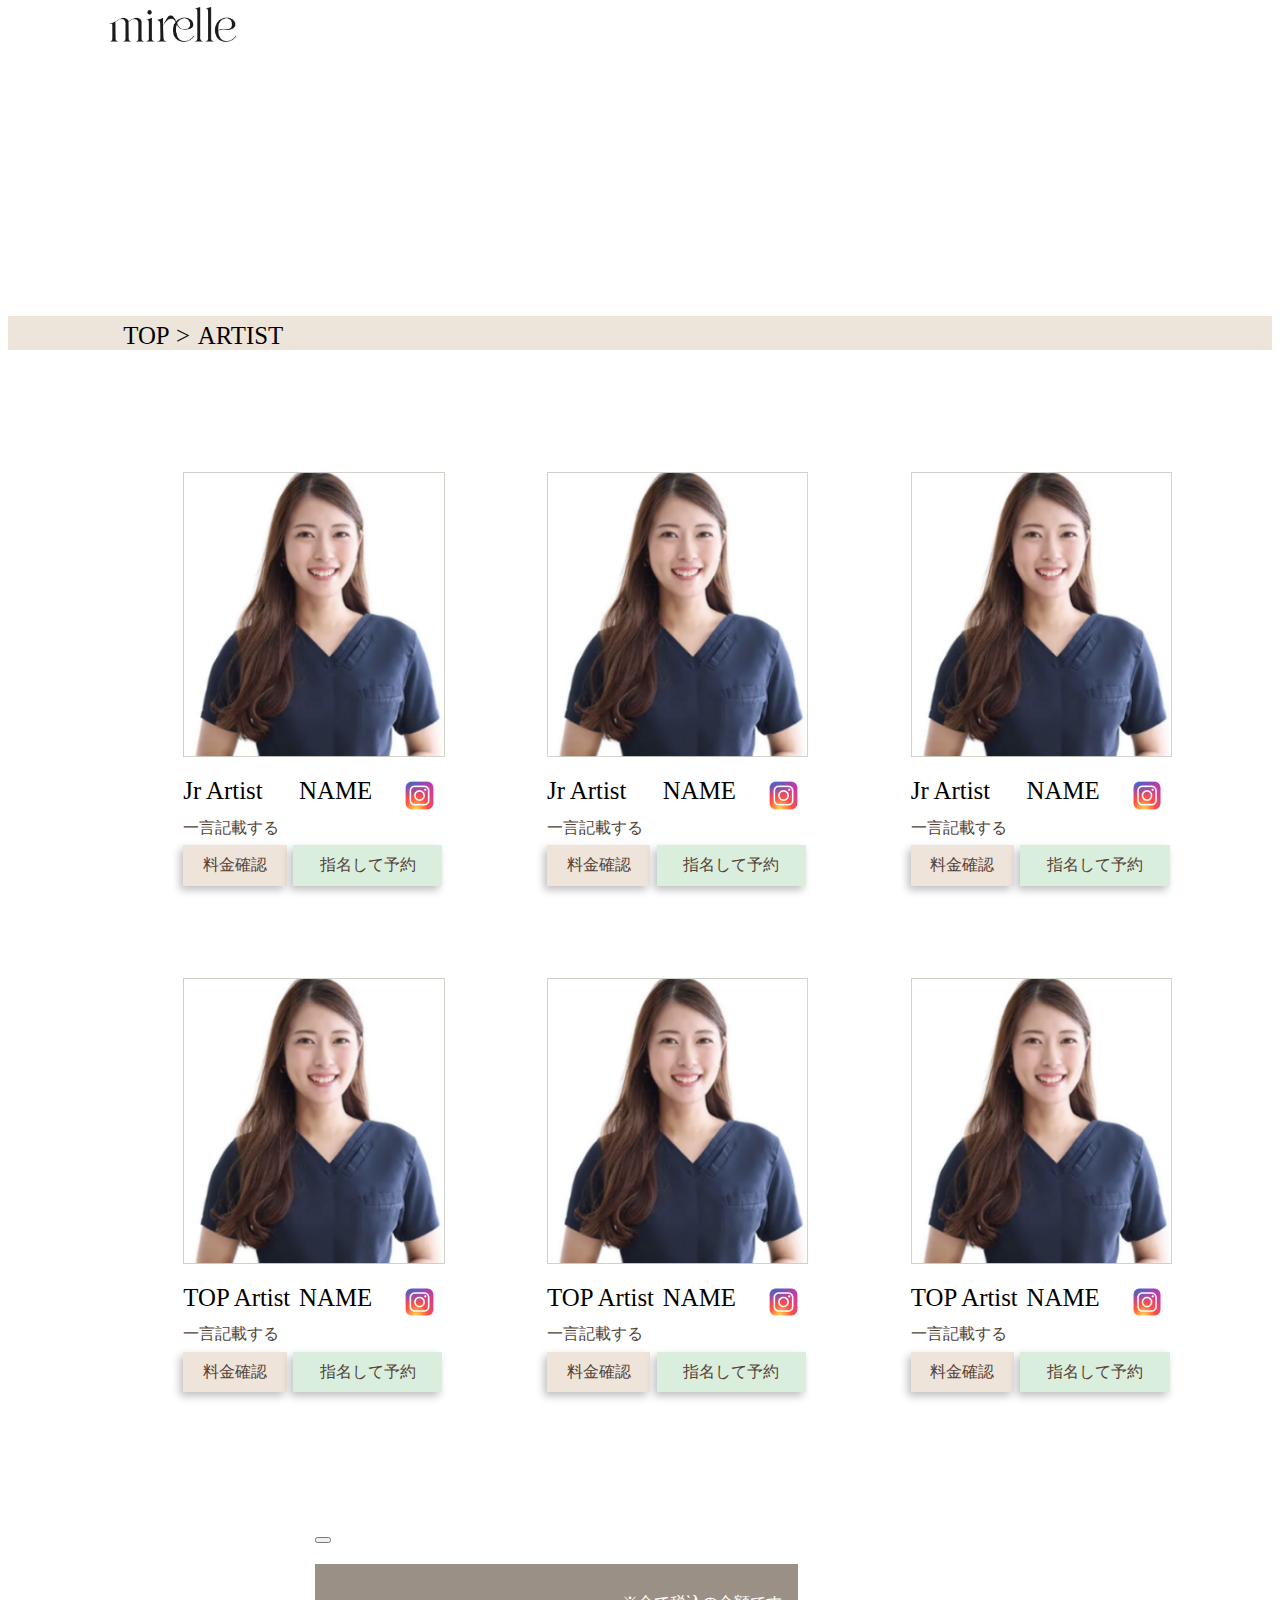
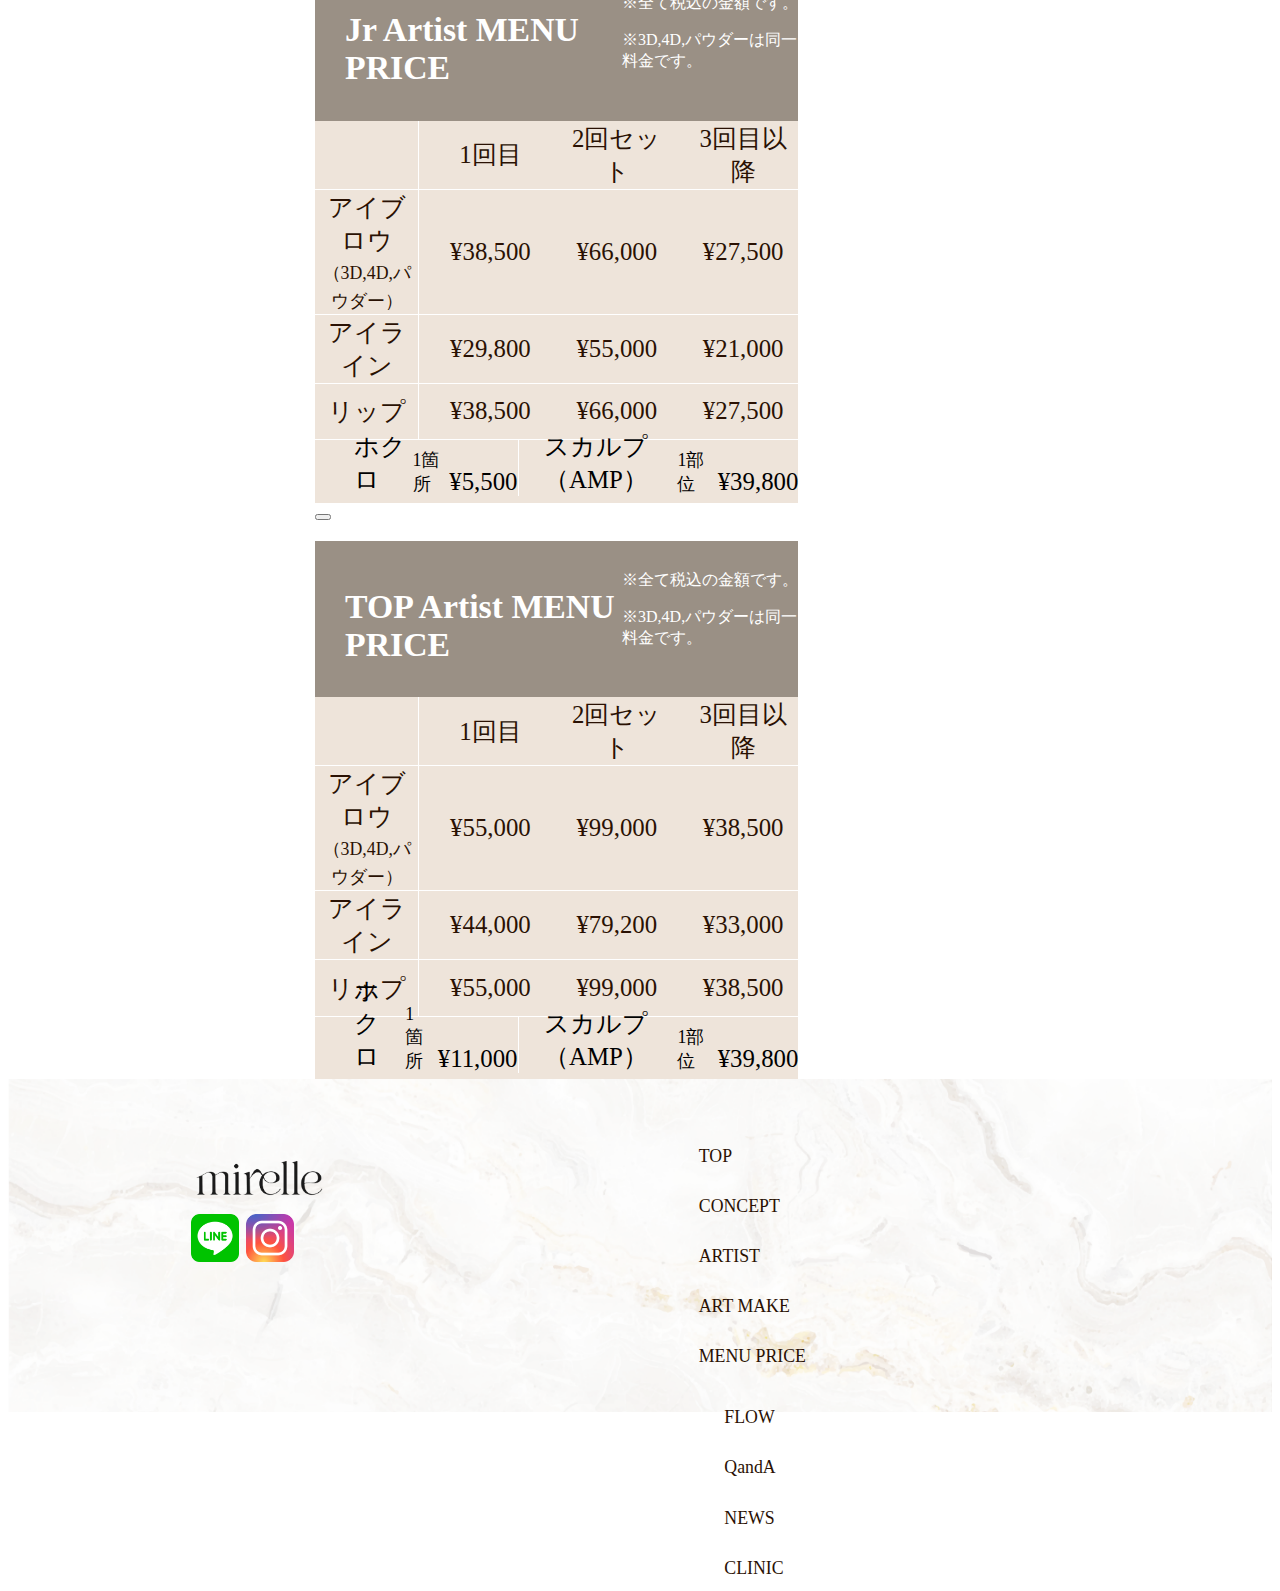
==== commit e3826499: "完成_202501011" ====
--- a/ARTIST.html
+++ b/ARTIST.html
@@ -8,12 +8,10 @@
     <link rel="icon" href="./img/rogo2.png" type="image/x-icon">
     <link href="https://cdn.jsdelivr.net/npm/bootstrap@5.3.0/dist/css/bootstrap.min.css" rel="stylesheet"
         integrity="sha384-9ndCyUaIbzAi2FUVXJi0CjmCapSmO7SnpJef0486qhLnuZ2cdeRhO02iuK6FUUVM" crossorigin="anonymous">
-    <script src="./js/jquery-3.7.1.min.js"></script>
     <script src="https://cdn.jsdelivr.net/npm/bootstrap@5.3.0/dist/js/bootstrap.bundle.min.js"
         integrity="sha384-geWF76RCwLtnZ8qwWowPQNguL3RmwHVBC9FhGdlKrxdiJJigb/j/68SIy3Te4Bkz"
         crossorigin="anonymous"></script>
     <link rel="stylesheet" href="./css/style.css">
-    <script src="./js/script.js"></script>
 </head>
 
 <body>
--- a/css/style.css
+++ b/css/style.css
@@ -111,8 +111,12 @@
   text-decoration: none;
   color: inherit;
 }
-.pankuzu-bar, .pankuzu-name {
+.pankuzu-name {
   padding-left: 0.1vw;
+}
+.pankuzu-bar {
+  padding-left: 0.5vw;
+  padding-right: 0.5vw;
 }
 
 main {
@@ -320,6 +324,8 @@
   width: 80vw;
   margin-left: 9.72vw;
   margin-right: 9.72vw;
+  display: flex;
+  overflow-x: scroll;
 }
 main .block-6-imgs img {
   width: 26vw;
@@ -379,9 +385,11 @@
   margin-left: 15.28vw;
   margin-right: 15.28vw;
   background: white;
-  padding: 2vw 2vw;
+  padding-top: 2vw;
+  padding-bottom: 2vw;
   margin-bottom: 6em;
-  padding-left: 3vw;
+  width: 69.38vw;
+  text-align: center;
 }
 main .block-7-block1-triangle {
   position: absolute;
@@ -438,10 +446,10 @@
 }
 main .block-7-block1-money {
   margin-top: 2vw;
-  margin-left: 0.8vw;
+  margin-left: 2vw;
 }
 main .block-7-block1-money-table {
-  width: 62.5vw;
+  width: 65vw;
 }
 main .block-7-block1-money-table-tr:nth-of-type(1), main .block-7-block1-money-table-tr:nth-of-type(2), main .block-7-block1-money-table-tr:nth-of-type(3) {
   border-top: 1px solid white;
@@ -463,6 +471,8 @@
   font-size: 1.39vw;
   color: #2A1103;
   padding-top: 2vw;
+  text-align: left;
+  margin-left: 2vw;
 }
 main .block-7-block {
   margin-left: 15.28vw;
@@ -496,7 +506,8 @@
 }
 main .block-7-block-img img {
   width: 62.5vw;
-  margin-left: -3vw;
+  position: relative;
+  z-index: 1;
 }
 main .block-7-block-money {
   margin-top: 2vw;
@@ -513,6 +524,10 @@
   padding: 1vw;
   font-size: 1.74vw;
   padding-left: 3vw;
+}
+main .block-7-block-money-table-tr-colname, main .block-7-block-money-table-tr-cash {
+  padding-left: 0;
+  text-align: center;
 }
 main .block-7-block-money-table-tr-rowname {
   border-right: 1px solid white;
@@ -1086,6 +1101,37 @@
 /*
 モーダル機能
 */
+@media (min-width: 992px) {
+  .modal-lg,
+  .modal-xl {
+    --bs-modal-width: unset;
+    /* これで値を削除できます */
+  }
+}
+@media (min-width: 576px) {
+  .modal-dialog {
+    max-width: unset;
+    /* 'max-width' をリセット */
+    margin-right: unset;
+    /* 'margin-right' をリセット */
+    margin-left: unset;
+    /* 'margin-left' をリセット */
+  }
+}
+.modal-content {
+  margin-right: 37vw;
+  margin-left: 24vw;
+}
+
+.modal-header {
+  height: 3vw;
+  padding: 0;
+}
+.modal-header > button {
+  font-size: 1.25vw;
+  margin-right: 1vw !important;
+}
+
 .modal-body {
   padding: 0;
   background: #EEE4DA;
@@ -1099,7 +1145,7 @@
   font-size: 2.64vw;
   color: white;
   font-family: "optima";
-  width: 40.71vw;
+  width: 32.71vw;
   margin-left: 2.33vw;
 }
 .modal-body-header-coment {
@@ -1108,10 +1154,12 @@
 .modal-body-header-coment-1 {
   margin-bottom: 0;
   color: white;
+  font-size: 1.25vw;
 }
 .modal-body-header-coment-2 {
   margin-bottom: 0;
   color: white;
+  font-size: 1.25vw;
 }
 .modal-body-table {
   width: 100%;
@@ -1131,6 +1179,7 @@
 }
 .modal-body-table-tr-th:not(:first-child), .modal-body-table-tr-td:not(:first-child) {
   padding-left: 1.32vw;
+  text-align: center;
 }
 .modal-body-table-tr-th {
   font-weight: normal;
@@ -1172,4 +1221,38 @@
   font-size: 1.39vw;
   padding-left: 0.5vw;
   padding-right: 1vw;
+}
+
+/*
+NEWS.html
+*/
+.NEWS {
+  margin-top: 7.85vw;
+  margin-bottom: 10vw;
+}
+.NEWS_dateday {
+  color: #2A1103;
+  text-align: center;
+  font-size: 1.67vw;
+}
+.NEWS_title {
+  margin-top: 3.26vw;
+  color: #2A1103;
+  text-align: center;
+  font-size: 1.94vw;
+}
+.NEWS_text {
+  margin-top: 5.56vw;
+  color: #2A1103;
+  font-size: 1.94vw;
+  padding-left: 11.67vw;
+}
+.NEWS_back {
+  margin-top: 24.79vw;
+  text-align: center;
+}
+.NEWS_back > a {
+  color: #2A1103;
+  font-size: 1.53vw;
+  text-decoration: none;
 }/*# sourceMappingURL=style.css.map */